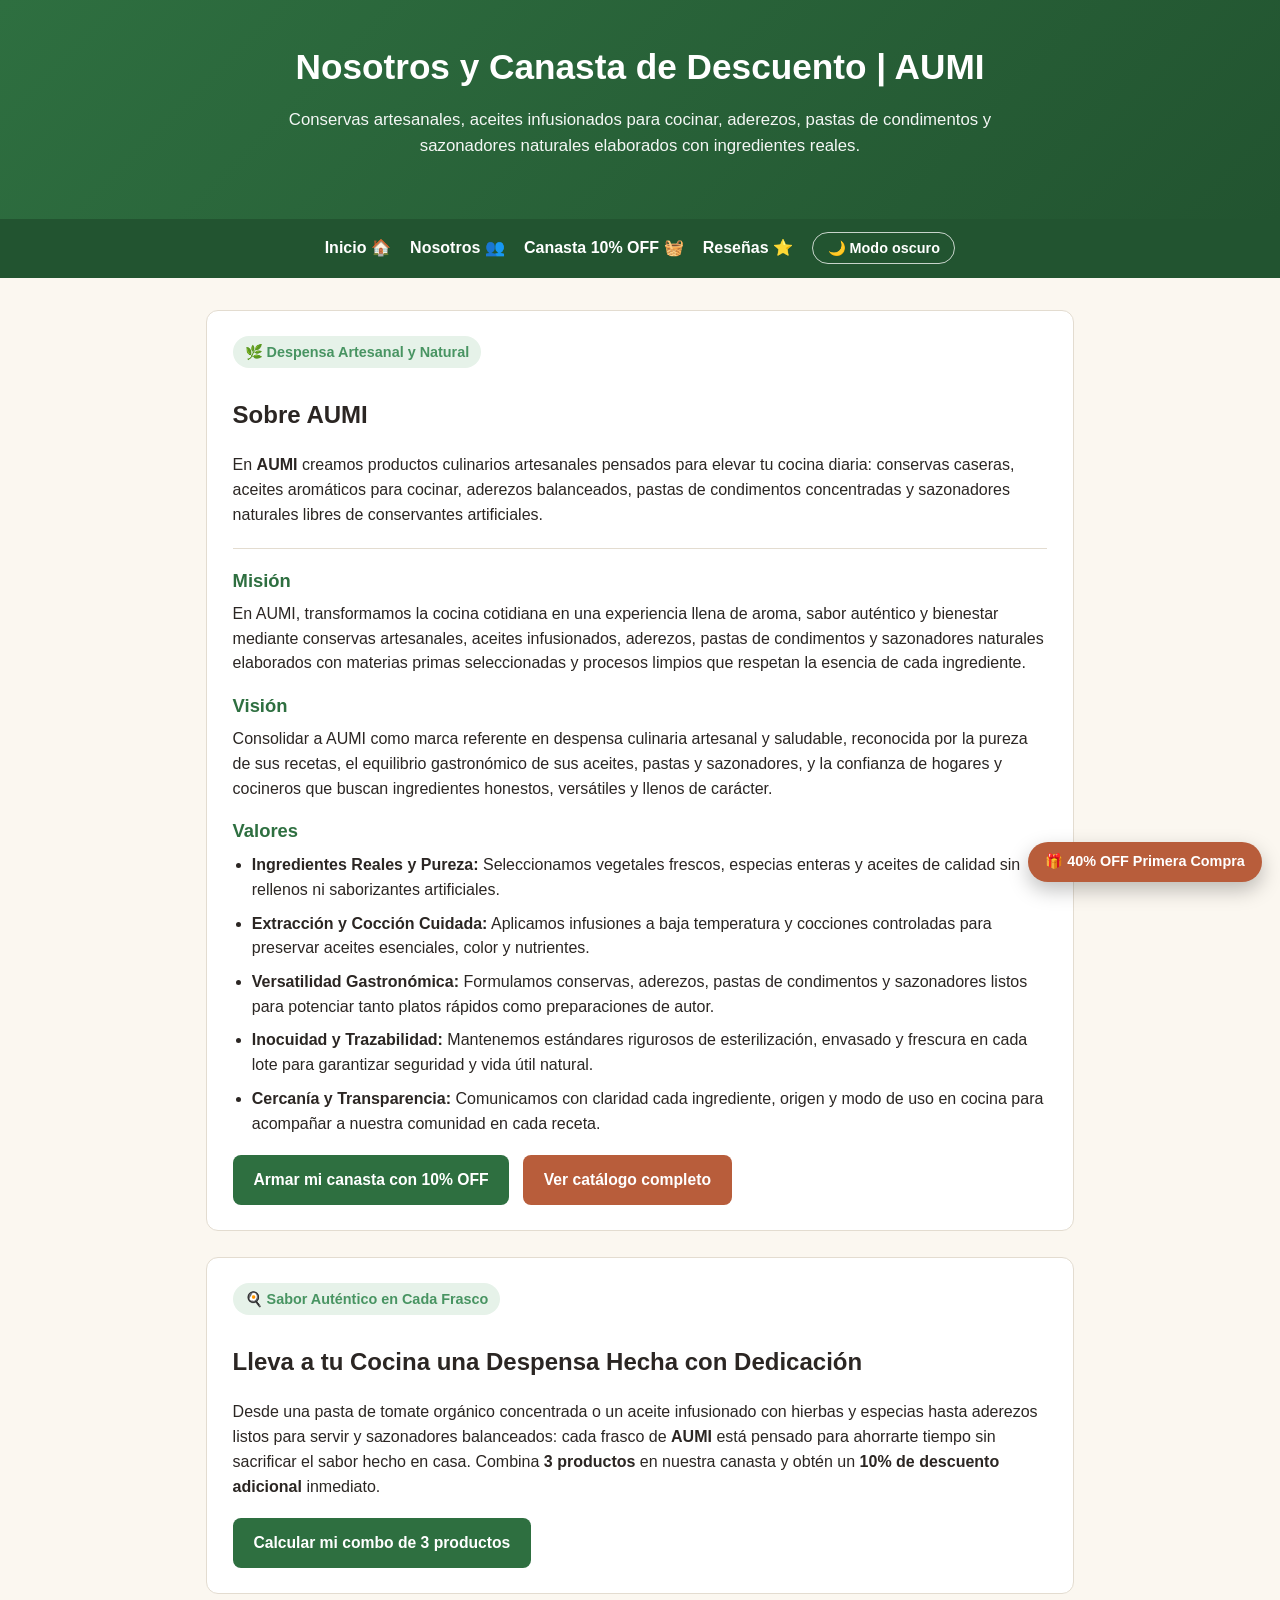
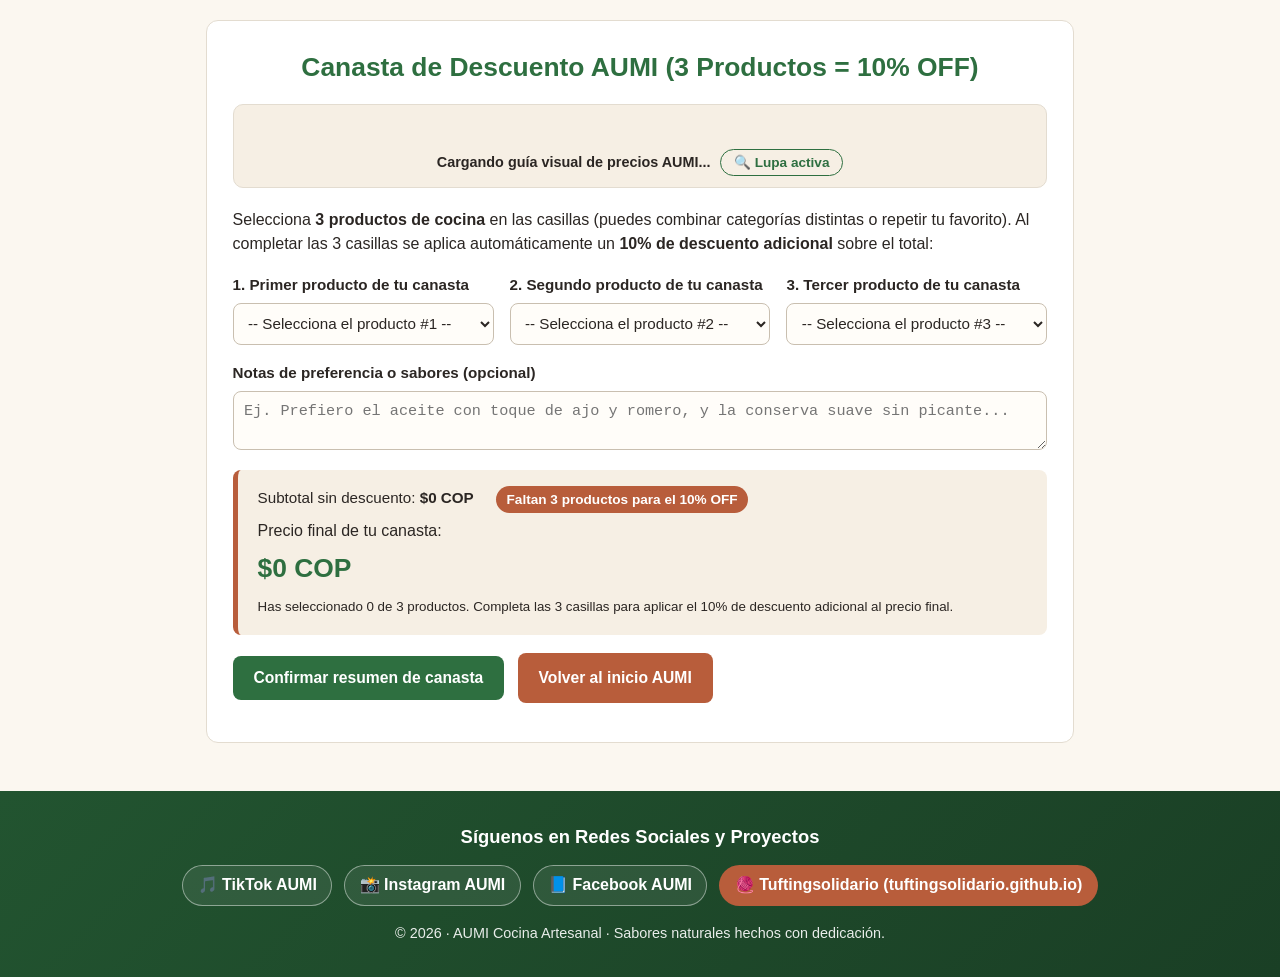
==== nosotros.html @ 785d6558 "Update print statement from 'Hello' to 'Goodbye'" ====
<!DOCTYPE html>
<html lang="es">
<head>
  <meta charset="UTF-8" />
  <meta name="viewport" content="width=device-width, initial-scale=1.0" />
  <title>Nosotros y Canasta de Descuento | AUMI Cocina Artesanal</title>
  <style>
    :root {
      --primary-color: #2e6f40;
      --secondary-color: #489462;
      --accent-warm: #b85d3b;
      --bg-color: #fbf7f0;
      --text-color: #2b2623;
      --nav-bg: #225430;
      --footer-bg: #1a3f25;
      --color-tarjeta: #ffffff;
      --borde-suave: #e3dcd0;
      --fondo-suave: #f6efe4;
      --borde-campo: #c9bfb0;
      --fondo-campo: #fffdf9;
      --badge-fondo: #e6f2e9;
    }

    [data-theme="dark"] {
      --primary-color: #57a773;
      --secondary-color: #79c293;
      --accent-warm: #df7a53;
      --bg-color: #141916;
      --text-color: #f2efe9;
      --nav-bg: #102417;
      --footer-bg: #0c1b11;
      --color-tarjeta: #222722;
      --borde-suave: #384038;
      --fondo-suave: #2b312b;
      --borde-campo: #4a544a;
      --fondo-campo: #1a1e1a;
      --badge-fondo: #243829;
    }

    * {
      box-sizing: border-box;
    }

    body {
      font-family: "Segoe UI", Tahoma, Geneva, Verdana, sans-serif;
      background-color: var(--bg-color);
      color: var(--text-color);
      margin: 0;
      padding: 0;
      line-height: 1.55;
      transition: background-color 0.3s ease, color 0.3s ease;
    }

    header {
      background: linear-gradient(135deg, var(--primary-color), var(--nav-bg));
      color: #ffffff;
      padding: 2.5rem 1rem;
      text-align: center;
    }

    header h1 {
      margin: 0;
      font-size: 2.2rem;
    }

    header p {
      margin: 0.75rem auto 1.25rem;
      max-width: 720px;
      font-size: 1.05rem;
      opacity: 0.95;
    }

    nav {
      display: flex;
      justify-content: center;
      align-items: center;
      gap: 1.2rem;
      background-color: var(--nav-bg);
      padding: 0.85rem 1rem;
      flex-wrap: wrap;
    }

    nav a {
      color: #ffffff;
      text-decoration: none;
      font-weight: bold;
    }

    nav a:hover {
      color: #f3d5c5;
      text-decoration: underline;
    }

    .btn-tema {
      background: transparent;
      border: 1px solid rgba(255, 255, 255, 0.75);
      color: #ffffff;
      padding: 0.4rem 0.9rem;
      border-radius: 999px;
      cursor: pointer;
      font-weight: bold;
      font-size: 0.9rem;
    }

    .btn-tema:hover {
      background-color: #ffffff;
      color: var(--nav-bg);
    }

    main {
      max-width: 900px;
      margin: 2rem auto 3rem;
      padding: 0 1rem;
    }

    .card {
      background-color: var(--color-tarjeta);
      border: 1px solid var(--borde-suave);
      border-radius: 12px;
      padding: 1.6rem;
      margin-bottom: 1.6rem;
    }

    .titulo-cotizador {
      text-align: center;
      color: var(--primary-color);
      margin-top: 0;
      margin-bottom: 1rem;
      font-size: 1.65rem;
    }

    .badge-eco {
      display: inline-block;
      background-color: var(--badge-fondo);
      color: var(--secondary-color);
      padding: 0.3rem 0.75rem;
      border-radius: 999px;
      font-size: 0.9rem;
      font-weight: bold;
      margin-bottom: 0.5rem;
    }

    .mvv-bloque {
      margin-top: 1.25rem;
      padding-top: 1.15rem;
      border-top: 1px solid var(--borde-suave);
    }

    .mvv-bloque h3 {
      margin: 1rem 0 0.4rem;
      color: var(--primary-color);
      font-size: 1.15rem;
    }

    .mvv-bloque h3:first-child {
      margin-top: 0;
    }

    .mvv-bloque p {
      margin: 0 0 0.85rem;
    }

    .valores-lista {
      margin: 0.45rem 0 0;
      padding-left: 1.2rem;
    }

    .valores-lista li {
      margin-bottom: 0.55rem;
    }

    .contenedor-imagen-precios {
      margin: 0.9rem 0 1.25rem;
      border-radius: 10px;
      border: 1px solid var(--borde-suave);
      background-color: var(--fondo-suave);
      text-align: center;
      padding: 0.65rem;
    }

    .marco-lupa {
      position: relative;
      display: inline-block;
      max-width: 100%;
      overflow: hidden;
      border-radius: 8px;
      cursor: crosshair;
      touch-action: none;
    }

    .marco-lupa img {
      display: block;
      max-width: 100%;
      width: auto;
      max-height: 480px;
      height: auto;
      object-fit: contain;
      margin: 0 auto;
      border-radius: 8px;
      user-select: none;
    }

    .lupa-circulo {
      position: absolute;
      width: 165px;
      height: 165px;
      border-radius: 50%;
      border: 3px solid var(--primary-color);
      box-shadow: 0 8px 24px rgba(0, 0, 0, 0.35), inset 0 0 0 2px #ffffff;
      pointer-events: none;
      display: none;
      background-repeat: no-repeat;
      z-index: 10;
    }

    .barra-lupa {
      margin-top: 0.55rem;
      display: flex;
      flex-wrap: wrap;
      align-items: center;
      justify-content: center;
      gap: 0.6rem;
    }

    .btn-lupa {
      background-color: transparent;
      color: var(--primary-color);
      border: 1px solid var(--primary-color);
      border-radius: 999px;
      padding: 0.3rem 0.8rem;
      font-size: 0.85rem;
      font-weight: bold;
      cursor: pointer;
    }

    .btn-lupa.activa,
    .btn-lupa:hover {
      background-color: var(--primary-color);
      color: #ffffff;
    }

    .estado-guia-precios {
      margin: 0;
      font-size: 0.9rem;
      font-weight: 600;
      color: var(--text-color);
    }

    .grid-cotizador {
      display: grid;
      grid-template-columns: repeat(auto-fit, minmax(240px, 1fr));
      gap: 1rem;
      margin-top: 1rem;
    }

    .campo {
      display: flex;
      flex-direction: column;
      gap: 0.4rem;
    }

    label {
      font-weight: bold;
      font-size: 0.95rem;
    }

    select,
    input[type="text"],
    input[type="email"],
    input[type="tel"],
    textarea {
      width: 100%;
      padding: 0.65rem;
      border: 1px solid var(--borde-campo);
      border-radius: 8px;
      font-size: 0.95rem;
      background-color: var(--fondo-campo);
      color: var(--text-color);
    }

    .resultado-box {
      margin-top: 1.25rem;
      padding: 1rem 1.25rem;
      background-color: var(--fondo-suave);
      border-left: 5px solid var(--accent-warm);
      border-radius: 8px;
    }

    .desglose-canasta {
      display: flex;
      flex-wrap: wrap;
      gap: 0.75rem 1.4rem;
      font-size: 0.95rem;
      margin-bottom: 0.35rem;
    }

    .badge-ahorro {
      display: inline-block;
      background-color: var(--primary-color);
      color: #ffffff;
      padding: 0.2rem 0.65rem;
      border-radius: 999px;
      font-size: 0.85rem;
      font-weight: bold;
    }

    .badge-ahorro.pendiente {
      background-color: var(--accent-warm);
    }

    .precio-total {
      font-size: 1.65rem;
      font-weight: bold;
      color: var(--primary-color);
      margin: 0.3rem 0;
    }

    .acciones-form {
      display: flex;
      flex-wrap: wrap;
      gap: 0.85rem;
      margin-top: 1.15rem;
      align-items: center;
    }

    .btn-enviar {
      background-color: var(--primary-color);
      color: #ffffff;
      border: none;
      padding: 0.8rem 1.3rem;
      border-radius: 8px;
      font-size: 0.98rem;
      font-weight: bold;
      cursor: pointer;
      text-decoration: none;
      display: inline-block;
    }

    .btn-enviar:hover:not(:disabled) {
      background-color: var(--nav-bg);
    }

    .btn-enviar:disabled {
      opacity: 0.65;
      cursor: not-allowed;
    }

    .btn-secundario {
      background-color: var(--accent-warm);
      color: #ffffff;
      text-decoration: none;
      padding: 0.8rem 1.3rem;
      border-radius: 8px;
      font-size: 0.98rem;
      font-weight: bold;
      display: inline-block;
    }

    .btn-secundario:hover {
      filter: brightness(0.94);
    }

    .resumen-solicitud {
      margin-top: 0.85rem;
      font-size: 0.94rem;
      color: var(--primary-color);
      font-weight: bold;
    }

    footer {
      background: linear-gradient(135deg, var(--nav-bg), var(--footer-bg));
      color: #ffffff;
      text-align: center;
      padding: 2rem 1rem;
      margin-top: 2rem;
    }

    footer h3 {
      margin: 0 0 0.85rem;
      font-size: 1.15rem;
    }

    .social-links {
      display: flex;
      justify-content: center;
      flex-wrap: wrap;
      gap: 0.75rem;
      margin-bottom: 1rem;
    }

    .social-link {
      color: #ffffff;
      text-decoration: none;
      font-weight: bold;
      padding: 0.45rem 0.9rem;
      border: 1px solid rgba(255, 255, 255, 0.45);
      border-radius: 999px;
      background-color: rgba(255, 255, 255, 0.08);
      transition: background-color 0.2s ease, transform 0.2s ease;
    }

    .social-link:hover {
      background-color: rgba(255, 255, 255, 0.2);
      transform: translateY(-1px);
    }

    .social-link.proyecto-hermano {
      background-color: var(--accent-warm);
      border-color: transparent;
    }

    .social-link.proyecto-hermano:hover {
      filter: brightness(1.08);
    }

    .footer-copy {
      margin: 0;
      font-size: 0.9rem;
      opacity: 0.9;
    }

    /* Ventana flotante de cupón 40% */
    .modal-cupon-backdrop {
      position: fixed;
      inset: 0;
      background: rgba(0, 0, 0, 0.58);
      display: none;
      align-items: center;
      justify-content: center;
      padding: 1rem;
      z-index: 999;
    }

    .modal-cupon-backdrop.abierto {
      display: flex;
    }

    .modal-cupon-caja {
      position: relative;
      width: 100%;
      max-width: 440px;
      background-color: var(--color-tarjeta);
      color: var(--text-color);
      border: 1px solid var(--borde-suave);
      border-radius: 16px;
      padding: 1.6rem;
      box-shadow: 0 20px 45px rgba(0, 0, 0, 0.35);
      animation: aparecerModal 0.22s ease;
    }

    @keyframes aparecerModal {
      from { opacity: 0; transform: translateY(10px) scale(0.98); }
      to { opacity: 1; transform: translateY(0) scale(1); }
    }

    .btn-cerrar-modal {
      position: absolute;
      top: 0.85rem;
      right: 0.85rem;
      background: transparent;
      border: 1px solid var(--borde-suave);
      color: var(--text-color);
      width: 2rem;
      height: 2rem;
      border-radius: 50%;
      font-size: 1rem;
      font-weight: bold;
      cursor: pointer;
    }

    .btn-cerrar-modal:hover {
      background-color: var(--fondo-suave);
    }

    .tag-descuento {
      display: inline-block;
      background-color: var(--accent-warm);
      color: #ffffff;
      font-weight: 800;
      font-size: 0.85rem;
      padding: 0.25rem 0.7rem;
      border-radius: 999px;
      margin-bottom: 0.55rem;
    }

    .modal-cupon-caja h3 {
      margin: 0 0 0.45rem;
      color: var(--primary-color);
      font-size: 1.45rem;
    }

    .modal-cupon-caja p {
      margin: 0 0 1rem;
      font-size: 0.95rem;
    }

    .modal-campos {
      display: flex;
      flex-direction: column;
      gap: 0.75rem;
    }

    .estado-cupon {
      margin-top: 0.75rem;
      font-size: 0.9rem;
      font-weight: 600;
      min-height: 1.2rem;
    }

    .btn-flotante-cupon {
      position: fixed;
      right: 1.15rem;
      bottom: 1.15rem;
      background-color: var(--accent-warm);
      color: #ffffff;
      border: none;
      border-radius: 999px;
      padding: 0.7rem 1.05rem;
      font-weight: bold;
      font-size: 0.9rem;
      cursor: pointer;
      box-shadow: 0 8px 20px rgba(0, 0, 0, 0.25);
      z-index: 900;
    }

    .btn-flotante-cupon:hover {
      filter: brightness(1.06);
    }
  </style>
</head>
<body>
  <header>
    <h1>Nosotros y Canasta de Descuento | AUMI</h1>
    <p>Conservas artesanales, aceites infusionados para cocinar, aderezos, pastas de condimentos y sazonadores naturales elaborados con ingredientes reales.</p>
  </header>

  <nav>
    <a href="https://aumi.github.io/index.html">Inicio 🏠</a>
    <a href="https://aumi.github.io/nosotros.html">Nosotros 👥</a>
    <a href="#canasta-descuento">Canasta 10% OFF 🧺</a>
    <a href="https://aumi.github.io/resenas.html">Reseñas ⭐</a>
    <button type="button" id="btnModoTema" class="btn-tema" aria-label="Alternar entre modo claro y oscuro">
      🌙 Modo oscuro
    </button>
  </nav>

  <main>
    <section class="card">
      <span class="badge-eco">🌿 Despensa Artesanal y Natural</span>
      <h2>Sobre AUMI</h2>
      <p>
        En <strong>AUMI</strong> creamos productos culinarios artesanales pensados para elevar tu cocina diaria: conservas caseras, aceites aromáticos para cocinar, aderezos balanceados, pastas de condimentos concentradas y sazonadores naturales libres de conservantes artificiales.
      </p>

      <div class="mvv-bloque">
        <h3>Misión</h3>
        <p>
          En AUMI, transformamos la cocina cotidiana en una experiencia llena de aroma, sabor auténtico y bienestar mediante conservas artesanales, aceites infusionados, aderezos, pastas de condimentos y sazonadores naturales elaborados con materias primas seleccionadas y procesos limpios que respetan la esencia de cada ingrediente.
        </p>

        <h3>Visión</h3>
        <p>
          Consolidar a AUMI como marca referente en despensa culinaria artesanal y saludable, reconocida por la pureza de sus recetas, el equilibrio gastronómico de sus aceites, pastas y sazonadores, y la confianza de hogares y cocineros que buscan ingredientes honestos, versátiles y llenos de carácter.
        </p>

        <h3>Valores</h3>
        <ul class="valores-lista">
          <li><strong>Ingredientes Reales y Pureza:</strong> Seleccionamos vegetales frescos, especias enteras y aceites de calidad sin rellenos ni saborizantes artificiales.</li>
          <li><strong>Extracción y Cocción Cuidada:</strong> Aplicamos infusiones a baja temperatura y cocciones controladas para preservar aceites esenciales, color y nutrientes.</li>
          <li><strong>Versatilidad Gastronómica:</strong> Formulamos conservas, aderezos, pastas de condimentos y sazonadores listos para potenciar tanto platos rápidos como preparaciones de autor.</li>
          <li><strong>Inocuidad y Trazabilidad:</strong> Mantenemos estándares rigurosos de esterilización, envasado y frescura en cada lote para garantizar seguridad y vida útil natural.</li>
          <li><strong>Cercanía y Transparencia:</strong> Comunicamos con claridad cada ingrediente, origen y modo de uso en cocina para acompañar a nuestra comunidad en cada receta.</li>
        </ul>
      </div>

      <div class="acciones-form">
        <a href="#canasta-descuento" class="btn-enviar">Armar mi canasta con 10% OFF</a>
        <a href="https://aumi.github.io/index.html" class="btn-secundario">Ver catálogo completo</a>
      </div>
    </section>

    <section class="card">
      <span class="badge-eco">🍳 Sabor Auténtico en Cada Frasco</span>
      <h2>Lleva a tu Cocina una Despensa Hecha con Dedicación</h2>
      <p>
        Desde una pasta de tomate orgánico concentrada o un aceite infusionado con hierbas y especias hasta aderezos listos para servir y sazonadores balanceados: cada frasco de <strong>AUMI</strong> está pensado para ahorrarte tiempo sin sacrificar el sabor hecho en casa. Combina <strong>3 productos</strong> en nuestra canasta y obtén un <strong>10% de descuento adicional</strong> inmediato.
      </p>
      <div class="acciones-form">
        <a href="#canasta-descuento" class="btn-enviar">Calcular mi combo de 3 productos</a>
      </div>
    </section>

    <section id="canasta-descuento" class="card">
      <h2 class="titulo-cotizador">Canasta de Descuento AUMI (3 Productos = 10% OFF)</h2>

      <div id="cajaImagenPrecios" class="contenedor-imagen-precios">
        <div id="marcoLupaPrecios" class="marco-lupa">
          <img
            id="imgGuiaPrecios"
            src=""
            alt="Guía visual de precios de productos AUMI"
            style="display:none;"
          />
          <div id="lupaPrecios" class="lupa-circulo" aria-hidden="true"></div>
        </div>
        <div class="barra-lupa">
          <p id="estadoGuiaPrecios" class="estado-guia-precios">Cargando guía visual de precios AUMI...</p>
          <button type="button" id="btnToggleLupa" class="btn-lupa">🔍 Lupa activa</button>
        </div>
      </div>

      <p>
        Selecciona <strong>3 productos de cocina</strong> en las casillas (puedes combinar categorías distintas o repetir tu favorito). Al completar las 3 casillas se aplica automáticamente un <strong>10% de descuento adicional</strong> sobre el total:
      </p>

      <form id="formCanasta">
        <div class="grid-cotizador">
          <div class="campo">
            <label for="producto1">1. Primer producto de tu canasta</label>
            <select id="producto1" class="canasta-select"></select>
          </div>
          <div class="campo">
            <label for="producto2">2. Segundo producto de tu canasta</label>
            <select id="producto2" class="canasta-select"></select>
          </div>
          <div class="campo">
            <label for="producto3">3. Tercer producto de tu canasta</label>
            <select id="producto3" class="canasta-select"></select>
          </div>
        </div>

        <div class="campo" style="margin-top: 1rem;">
          <label for="notasPedido">Notas de preferencia o sabores (opcional)</label>
          <textarea
            id="notasPedido"
            rows="2"
            placeholder="Ej. Prefiero el aceite con toque de ajo y romero, y la conserva suave sin picante..."
          ></textarea>
        </div>

        <div class="resultado-box">
          <div class="desglose-canasta">
            <span>Subtotal sin descuento: <strong id="subtotalCanasta">$0 COP</strong></span>
            <span id="badgeDescuento" class="badge-ahorro pendiente">Selecciona 3 productos para activar 10% OFF</span>
          </div>
          <div>Precio final de tu canasta:</div>
          <div id="precioFinalCanasta" class="precio-total">$0 COP</div>
          <small id="detalleAhorro">
            Elige un producto en cada una de las 3 casillas para calcular el total y descontar automáticamente el 10% adicional.
          </small>
        </div>

        <div class="acciones-form">
          <button type="submit" class="btn-enviar">Confirmar resumen de canasta</button>
          <a href="https://aumi.github.io/index.html" class="btn-secundario">Volver al inicio AUMI</a>
        </div>

        <div id="resumenConfirmado" class="resumen-solicitud"></div>
      </form>
    </section>
  </main>

  <footer>
    <h3>Síguenos en Redes Sociales y Proyectos</h3>
    <div class="social-links">
      <a href="https://www.tiktok.com/@aumi" target="_blank" rel="noopener noreferrer" class="social-link">
        🎵 TikTok AUMI
      </a>
      <a href="https://www.instagram.com/aumi" target="_blank" rel="noopener noreferrer" class="social-link">
        📸 Instagram AUMI
      </a>
      <a href="https://www.facebook.com/aumi" target="_blank" rel="noopener noreferrer" class="social-link">
        📘 Facebook AUMI
      </a>
      <a href="https://tuftingsolidario.github.io/" target="_blank" rel="noopener noreferrer" class="social-link proyecto-hermano">
        🧶 Tuftingsolidario (tuftingsolidario.github.io)
      </a>
    </div>
    <p class="footer-copy">
      &copy; 2026 · AUMI Cocina Artesanal · Sabores naturales hechos con dedicación.
    </p>
  </footer>

  <!-- Ventana flotante de cupón 40% por primera compra -->
  <div id="modalCupon" class="modal-cupon-backdrop" role="dialog" aria-modal="true" aria-labelledby="tituloModalCupon">
    <div class="modal-cupon-caja">
      <button type="button" id="btnCerrarCupon" class="btn-cerrar-modal" aria-label="Cerrar ventana de cupón">✕</button>
      <span class="tag-descuento">🎁 40% DE DESCUENTO · PRIMERA COMPRA</span>
      <h3 id="tituloModalCupon">¡Llévate un 40% OFF en tu primer pedido AUMI!</h3>
      <p>
        Déjanos tu correo o teléfono y te enviaremos tu cupón del 40% por primera compra para nuestras conservas, aceites y sazonadores artesanales.
      </p>
      <form id="formCupon" class="modal-campos">
        <div class="campo">
          <label for="correoCupon">Correo electrónico</label>
          <input type="email" id="correoCupon" placeholder="tucorreo@ejemplo.com" />
        </div>
        <div class="campo">
          <label for="telefonoCupon">Teléfono o WhatsApp</label>
          <input type="tel" id="telefonoCupon" placeholder="Ej. +57 300 000 0000" />
        </div>
        <button type="submit" id="btnEnviarCupon" class="btn-enviar">Quiero mi cupón del 40%</button>
      </form>
      <div id="estadoCupon" class="estado-cupon"></div>
    </div>
  </div>

  <button type="button" id="btnAbrirCupon" class="btn-flotante-cupon">🎁 40% OFF Primera Compra</button>

  <script>
    (() => {
      // 1. Tema claro / oscuro
      const CLAVE_TEMA = "aumi_theme";
      const rootEl = document.documentElement;
      const btnTema = document.getElementById("btnModoTema");

      const aplicarTema = (tema) => {
        const esOscuro = tema === "dark";
        if (esOscuro) rootEl.setAttribute("data-theme", "dark");
        else rootEl.removeAttribute("data-theme");
        if (btnTema) {
          btnTema.setAttribute("aria-pressed", String(esOscuro));
          btnTema.textContent = esOscuro ? "☀️ Modo claro" : "🌙 Modo oscuro";
        }
      };

      const guardado = localStorage.getItem(CLAVE_TEMA);
      const inicial = (guardado === "dark" || guardado === "oscuro")
        ? "dark"
        : (guardado === "claro" || guardado === "light")
          ? "light"
          : (window.matchMedia?.("(prefers-color-scheme: dark)").matches ? "dark" : "light");
      aplicarTema(inicial);

      btnTema?.addEventListener("click", () => {
        const siguiente = rootEl.getAttribute("data-theme") === "dark" ? "light" : "dark";
        localStorage.setItem(CLAVE_TEMA, siguiente);
        aplicarTema(siguiente);
      });

      // 2. Catálogo de productos AUMI para las 3 casillas de la canasta
      const CATALOGO_AUMI = [
        {
          grupo: "Conservas Artesanales",
          items: [
            { nombre: "Conserva de vegetales encurtidos en especias (250 g)", precio: 18000 },
            { nombre: "Conserva de antipasto artesanal de berenjena y pimentón (250 g)", precio: 22000 },
            { nombre: "Conserva de cebolla caramelizada al balsámico (220 g)", precio: 19500 },
            { nombre: "Conserva de ají dulce y ajo confitado (200 g)", precio: 17500 }
          ]
        },
        {
          grupo: "Aceites para Cocinar",
          items: [
            { nombre: "Aceite infusionado con ajo rostizado y romero (250 ml)", precio: 24000 },
            { nombre: "Aceite aromático de albahaca y orégano fresco (250 ml)", precio: 23000 },
            { nombre: "Aceite picante suave de cayena y pimienta negra (250 ml)", precio: 25000 },
            { nombre: "Aceite culinario multiusos de finas hierbas (500 ml)", precio: 38000 }
          ]
        },
        {
          grupo: "Aderezos",
          items: [
            { nombre: "Aderezo cremoso de ajo asado y hierbas (240 g)", precio: 16500 },
            { nombre: "Aderezo vinagreta cítrica con mostaza antigua (250 ml)", precio: 17000 },
            { nombre: "Aderezo ahumado para carnes y vegetales (240 g)", precio: 18500 }
          ]
        },
        {
          grupo: "Pastas de Condimentos",
          items: [
            { nombre: "Pasta de tomate orgánico concentrada artesanal (250 g)", precio: 16000 },
            { nombre: "Pasta de ajo, cebolla larga y cilantro para sofritos (220 g)", precio: 15000 },
            { nombre: "Pasta de pimentón asado y especias mediterráneas (220 g)", precio: 17500 }
          ]
        },
        {
          grupo: "Sazonadores y Otros Productos",
          items: [
            { nombre: "Sazonador completo natural sin sal añadida (120 g)", precio: 14000 },
            { nombre: "Sazonador parrillero de especias tostadas (120 g)", precio: 15500 },
            { nombre: "Sal marina condimentada con hierbas aromáticas (150 g)", precio: 13500 },
            { nombre: "Reducción balsámica artesanal para glasear (200 ml)", precio: 21000 }
          ]
        }
      ];

      const formatearCOP = (valor) => "$" + Math.round(Number(valor)).toLocaleString("es-CO") + " COP";
      const selectsCanasta = [
        document.getElementById("producto1"),
        document.getElementById("producto2"),
        document.getElementById("producto3")
      ].filter(Boolean);

      // Poblar las 3 casillas con todo el catálogo
      selectsCanasta.forEach((select, idx) => {
        const optVacia = document.createElement("option");
        optVacia.value = "0";
        optVacia.textContent = `-- Selecciona el producto #${idx + 1} --`;
        select.appendChild(optVacia);

        CATALOGO_AUMI.forEach((categoria) => {
          const optgroup = document.createElement("optgroup");
          optgroup.label = categoria.grupo;
          categoria.items.forEach((prod) => {
            const opt = document.createElement("option");
            opt.value = String(prod.precio);
            opt.dataset.nombre = prod.nombre;
            opt.textContent = `${prod.nombre} (${formatearCOP(prod.precio)})`;
            optgroup.appendChild(opt);
          });
          select.appendChild(optgroup);
        });
      });

      const subtotalEl = document.getElementById("subtotalCanasta");
      const precioFinalEl = document.getElementById("precioFinalCanasta");
      const badgeDescuentoEl = document.getElementById("badgeDescuento");
      const detalleAhorroEl = document.getElementById("detalleAhorro");
      const formCanasta = document.getElementById("formCanasta");
      const notasPedido = document.getElementById("notasPedido");
      const resumenConfirmado = document.getElementById("resumenConfirmado");

      const calcularCanasta = () => {
        let subtotal = 0;
        let seleccionados = 0;
        const nombres = [];

        selectsCanasta.forEach((select) => {
          const precio = parseInt(select.value, 10) || 0;
          if (precio > 0) {
            subtotal += precio;
            seleccionados += 1;
            const opt = select.selectedOptions?.[0];
            nombres.push(`${opt?.dataset?.nombre || opt?.text || ""} (${formatearCOP(precio)})`);
          }
        });

        const aplicaDescuento = seleccionados === 3;
        const descuento = aplicaDescuento ? Math.round(subtotal * 0.10) : 0;
        const totalFinal = subtotal - descuento;

        if (subtotalEl) subtotalEl.textContent = formatearCOP(subtotal);
        if (precioFinalEl) precioFinalEl.textContent = formatearCOP(totalFinal);

        if (badgeDescuentoEl) {
          if (aplicaDescuento) {
            badgeDescuentoEl.classList.remove("pendiente");
            badgeDescuentoEl.textContent = `¡10% OFF activado! Ahorras ${formatearCOP(descuento)}`;
          } else {
            const faltan = 3 - seleccionados;
            badgeDescuentoEl.classList.add("pendiente");
            badgeDescuentoEl.textContent = `Falta${faltan === 1 ? "" : "n"} ${faltan} producto${faltan === 1 ? "" : "s"} para el 10% OFF`;
          }
        }

        if (detalleAhorroEl) {
          detalleAhorroEl.textContent = aplicaDescuento
            ? `Canasta completa (3 productos): Subtotal ${formatearCOP(subtotal)} − 10% de descuento (${formatearCOP(descuento)}) = ${formatearCOP(totalFinal)}.`
            : `Has seleccionado ${seleccionados} de 3 productos. Completa las 3 casillas para aplicar el 10% de descuento adicional al precio final.`;
        }

        return { subtotal, descuento, totalFinal, seleccionados, nombres, aplicaDescuento };
      };

      const generarResumenCanasta = (datos) => {
        if (datos.seleccionados === 0) {
          return "Selecciona al menos un producto (o los 3 para activar tu 10% de descuento) antes de confirmar.";
        }
        const nota = notasPedido?.value.trim() ? ` · Notas: "${notasPedido.value.trim()}"` : "";
        const textoDesc = datos.aplicaDescuento
          ? `con 10% OFF aplicado (ahorro de ${formatearCOP(datos.descuento)})`
          : `(${datos.seleccionados}/3 productos seleccionados, sin el 10% adicional aún)`;
        return `Canasta AUMI ${textoDesc} — Total: ${formatearCOP(datos.totalFinal)} · Productos: ${datos.nombres.join(" + ")}${nota}.`;
      };

      selectsCanasta.forEach((select) => {
        select.addEventListener("change", () => {
          const datos = calcularCanasta();
          if (resumenConfirmado?.textContent) {
            resumenConfirmado.textContent = generarResumenCanasta(datos);
          }
        });
      });

      formCanasta?.addEventListener("submit", (e) => {
        e.preventDefault();
        const datos = calcularCanasta();
        if (resumenConfirmado) {
          resumenConfirmado.textContent = generarResumenCanasta(datos);
        }
      });

      calcularCanasta();

      // 3. Lupa sobre la guía visual de precios
      const marcoLupa = document.getElementById("marcoLupaPrecios");
      const imgGuia = document.getElementById("imgGuiaPrecios");
      const lupa = document.getElementById("lupaPrecios");
      const btnToggleLupa = document.getElementById("btnToggleLupa");
      const ZOOM = 2.2;
      let lupaHabilitada = true;

      btnToggleLupa?.addEventListener("click", () => {
        lupaHabilitada = !lupaHabilitada;
        btnToggleLupa.classList.toggle("activa", lupaHabilitada);
        btnToggleLupa.textContent = lupaHabilitada ? "🔍 Lupa activa" : "🔍 Activar lupa";
        if (!lupaHabilitada && lupa) lupa.style.display = "none";
      });

      const moverLupa = (clientX, clientY) => {
        if (!lupaHabilitada || !imgGuia || !lupa || imgGuia.style.display === "none") return;
        const rect = imgGuia.getBoundingClientRect();
        if (!rect.width || !rect.height) return;

        const x = clientX - rect.left;
        const y = clientY - rect.top;

        if (x < 0 || y < 0 || x > rect.width || y > rect.height) {
          lupa.style.display = "none";
          return;
        }

        const radio = lupa.offsetWidth / 2;
        lupa.style.display = "block";
        lupa.style.left = `${x - radio}px`;
        lupa.style.top = `${y - radio}px`;
        lupa.style.backgroundImage = `url("${imgGuia.currentSrc || imgGuia.src}")`;
        lupa.style.backgroundSize = `${rect.width * ZOOM}px ${rect.height * ZOOM}px`;
        const bgX = -(x * ZOOM - radio);
        const bgY = -(y * ZOOM - radio);
        lupa.style.backgroundPosition = `${bgX}px ${bgY}px`;
      };

      marcoLupa?.addEventListener("mousemove", (e) => moverLupa(e.clientX, e.clientY));
      marcoLupa?.addEventListener("mouseleave", () => {
        if (lupa) lupa.style.display = "none";
      });
      marcoLupa?.addEventListener("touchmove", (e) => {
        if (e.touches[0]) {
          moverLupa(e.touches[0].clientX, e.touches[0].clientY);
        }
      }, { passive: true });
      marcoLupa?.addEventListener("touchend", () => {
        if (lupa) lupa.style.display = "none";
      });

      // 4. Ventana flotante del cupón 40%
      const modalCupon = document.getElementById("modalCupon");
      const btnAbrirCupon = document.getElementById("btnAbrirCupon");
      const btnCerrarCupon = document.getElementById("btnCerrarCupon");

      const abrirModal = () => modalCupon?.classList.add("abierto");
      const cerrarModal = () => modalCupon?.classList.remove("abierto");

      btnAbrirCupon?.addEventListener("click", abrirModal);
      btnCerrarCupon?.addEventListener("click", cerrarModal);
      modalCupon?.addEventListener("click", (e) => {
        if (e.target === modalCupon) cerrarModal();
      });

      if (!sessionStorage.getItem("aumi_cupon_mostrado")) {
        setTimeout(() => {
          abrirModal();
          sessionStorage.setItem("aumi_cupon_mostrado", "1");
        }, 1800);
      }
    })();
  </script>

  <script type="module">
    import { initializeApp } from "https://www.gstatic.com/firebasejs/10.14.1/firebase-app.js";
    import {
      getFirestore,
      doc,
      getDoc,
      setDoc,
      serverTimestamp
    } from "https://www.gstatic.com/firebasejs/10.14.1/firebase-firestore.js";

    // Reemplaza estos valores por la configuración de tu proyecto Firebase de AUMI si usas su propio proyecto
    const firebaseConfig = {
      apiKey: "AIzaSyDt8rNOONVBbJUIXT0MYHAHm6bbV9sZ1mk",
      authDomain: "ecolegado-21e65.firebaseapp.com",
      databaseURL: "https://ecolegado-21e65-default-rtdb.firebaseio.com",
      projectId: "ecolegado-21e65",
      storageBucket: "ecolegado-21e65.firebasestorage.app",
      messagingSenderId: "678783567354",
      appId: "1:678783567354:web:657139d7917401b745d043",
      measurementId: "G-MJ78QZDTHJ"
    };

    const app = initializeApp(firebaseConfig);
    const db = getFirestore(app);
    const STORAGE_BUCKET_URL = `https://firebasestorage.googleapis.com/v0/b/${firebaseConfig.storageBucket}/o/`;

    const imgGuia = document.getElementById("imgGuiaPrecios");
    const estadoGuia = document.getElementById("estadoGuiaPrecios");

    function normalizarUrlImagen(urlOriginal) {
      if (!urlOriginal || typeof urlOriginal !== "string") return "";
      const urlLimpia = urlOriginal.trim();
      if (!urlLimpia) return "";

      if (/^https?:\/\//i.test(urlLimpia)) {
        const matchId =
          urlLimpia.match(/drive\.google\.com\/file\/d\/([a-zA-Z0-9_-]+)/) ||
          urlLimpia.match(/drive\.google\.com\/(?:open|uc)\?.*id=([a-zA-Z0-9_-]+)/) ||
          urlLimpia.match(/lh3\.googleusercontent\.com\/d\/([a-zA-Z0-9_-]+)/);
        if (matchId?.[1]) {
          return `https://lh3.googleusercontent.com/d/${matchId[1]}`;
        }
        return urlLimpia;
      }

      const rutaSinSlash = urlLimpia.replace(/^\/+/, "");
      return `${STORAGE_BUCKET_URL}${encodeURIComponent(rutaSinSlash)}?alt=media`;
    }

    async function cargarImagenPreciosFirebase() {
      if (!imgGuia || !estadoGuia) return;

      try {
        const snapMayus = await getDoc(doc(db, "configuracion", "Precios"));
        const snapMinus = snapMayus.exists() ? null : await getDoc(doc(db, "configuracion", "precios"));
        const datos = snapMayus.exists() ? snapMayus.data() : (snapMinus?.exists() ? snapMinus.data() : null);

        if (!datos) {
          imgGuia.style.display = "none";
          estadoGuia.textContent = "Guía visual disponible pronto (configura configuracion/Precios en Firestore).";
          return;
        }

        const urlCruda =
          datos.Precios || datos.precios || datos.imagenUrl || datos.url || datos.imagen || datos.foto || datos.storagePath || "";
        const urlFinal = normalizarUrlImagen(urlCruda);

        if (!urlFinal) {
          imgGuia.style.display = "none";
          estadoGuia.textContent = "El documento configuracion/Precios aún no tiene una URL válida.";
          return;
        }

        if (datos.alt) imgGuia.alt = datos.alt;

        imgGuia.onload = () => {
          imgGuia.style.display = "block";
          estadoGuia.textContent = datos.titulo || datos.descripcion || "Guía visual de precios AUMI";
        };

        imgGuia.onerror = () => {
          imgGuia.style.display = "none";
          estadoGuia.textContent =
            "No se pudo mostrar la imagen (verifica que sea pública o esté en Firebase Storage).";
        };

        imgGuia.src = urlFinal;
      } catch (error) {
        console.error("Error al cargar configuracion/Precios:", error);
        imgGuia.style.display = "none";
        estadoGuia.textContent = "Error al consultar configuracion/Precios en Firestore.";
      }
    }

    cargarImagenPreciosFirebase();

    // Un solo envío de cupón por IP
    const CLAVE_LOCAL_CUPON = "aumi_cupon_reclamado";
    const formCupon = document.getElementById("formCupon");
    const correoCupon = document.getElementById("correoCupon");
    const telefonoCupon = document.getElementById("telefonoCupon");
    const estadoCupon = document.getElementById("estadoCupon");
    const btnEnviarCupon = document.getElementById("btnEnviarCupon");

    function marcarCuponYaReclamado(mensaje) {
      if (correoCupon) correoCupon.disabled = true;
      if (telefonoCupon) telefonoCupon.disabled = true;
      if (btnEnviarCupon) {
        btnEnviarCupon.disabled = true;
        btnEnviarCupon.textContent = "Cupón ya solicitado";
      }
      if (estadoCupon) {
        estadoCupon.style.color = "var(--primary-color)";
        estadoCupon.textContent = mensaje;
      }
    }

    if (localStorage.getItem(CLAVE_LOCAL_CUPON) === "1") {
      marcarCuponYaReclamado("Ya solicitaste tu cupón del 40% desde este dispositivo o red.");
    }

    async function obtenerIpPublica() {
      const resp = await fetch("https://api.ipify.org?format=json", { cache: "no-store" });
      if (!resp.ok) throw new Error("No se pudo obtener la IP");
      const data = await resp.json();
      const ipCruda = String(data.ip || "").trim();
      if (!ipCruda) throw new Error("IP vacía");
      return {
        ipCruda,
        ipDocId: ipCruda.replace(/[^a-zA-Z0-9]/g, "_")
      };
    }

    formCupon?.addEventListener("submit", async (e) => {
      e.preventDefault();

      if (localStorage.getItem(CLAVE_LOCAL_CUPON) === "1") {
        marcarCuponYaReclamado("Solo se permite una solicitud de cupón del 40% por dirección IP.");
        return;
      }

      const correo = correoCupon?.value.trim() || "";
      const telefono = telefonoCupon?.value.trim() || "";

      if (!correo && !telefono) {
        if (estadoCupon) {
          estadoCupon.style.color = "var(--accent-warm)";
          estadoCupon.textContent = "Ingresa al menos tu correo electrónico o tu teléfono para recibir el cupón.";
        }
        return;
      }

      const canalEnvio = correo && telefono ? "correo_y_telefono" : (correo ? "correo" : "telefono");

      if (btnEnviarCupon) btnEnviarCupon.disabled = true;
      if (estadoCupon) {
        estadoCupon.style.color = "var(--text-color)";
        estadoCupon.textContent = "Verificando disponibilidad y registrando tu cupón...";
      }

      try {
        const { ipCruda, ipDocId } = await obtenerIpPublica();

        await setDoc(doc(db, "solicitudes_cupones", ipDocId), {
          ip: ipCruda,
          correo,
          telefono,
          canalEnvio,
          descuentoPorcentaje: 40,
          motivo: "primera_compra",
          marca: "AUMI",
          origen: "nosotros.html",
          creadoEn: serverTimestamp()
        });

        localStorage.setItem(CLAVE_LOCAL_CUPON, "1");
        formCupon.reset();
        marcarCuponYaReclamado(
          "¡Listo! Registramos tu solicitud del 40% de descuento por primera compra (1 por IP) y te lo enviaremos pronto."
        );
      } catch (error) {
        console.error("Error al guardar en solicitudes_cupones:", error);
        if (error?.code === "permission-denied") {
          localStorage.setItem(CLAVE_LOCAL_CUPON, "1");
          marcarCuponYaReclamado("Ya existe una solicitud de cupón del 40% registrada desde tu dirección IP.");
        } else {
          if (btnEnviarCupon) btnEnviarCupon.disabled = false;
          if (estadoCupon) {
            estadoCupon.style.color = "var(--accent-warm)";
            estadoCupon.textContent =
              "No se pudo verificar tu red o guardar la solicitud. Intenta nuevamente en unos segundos.";
          }
        }
      }
    });
  </script>
</body>
</html>
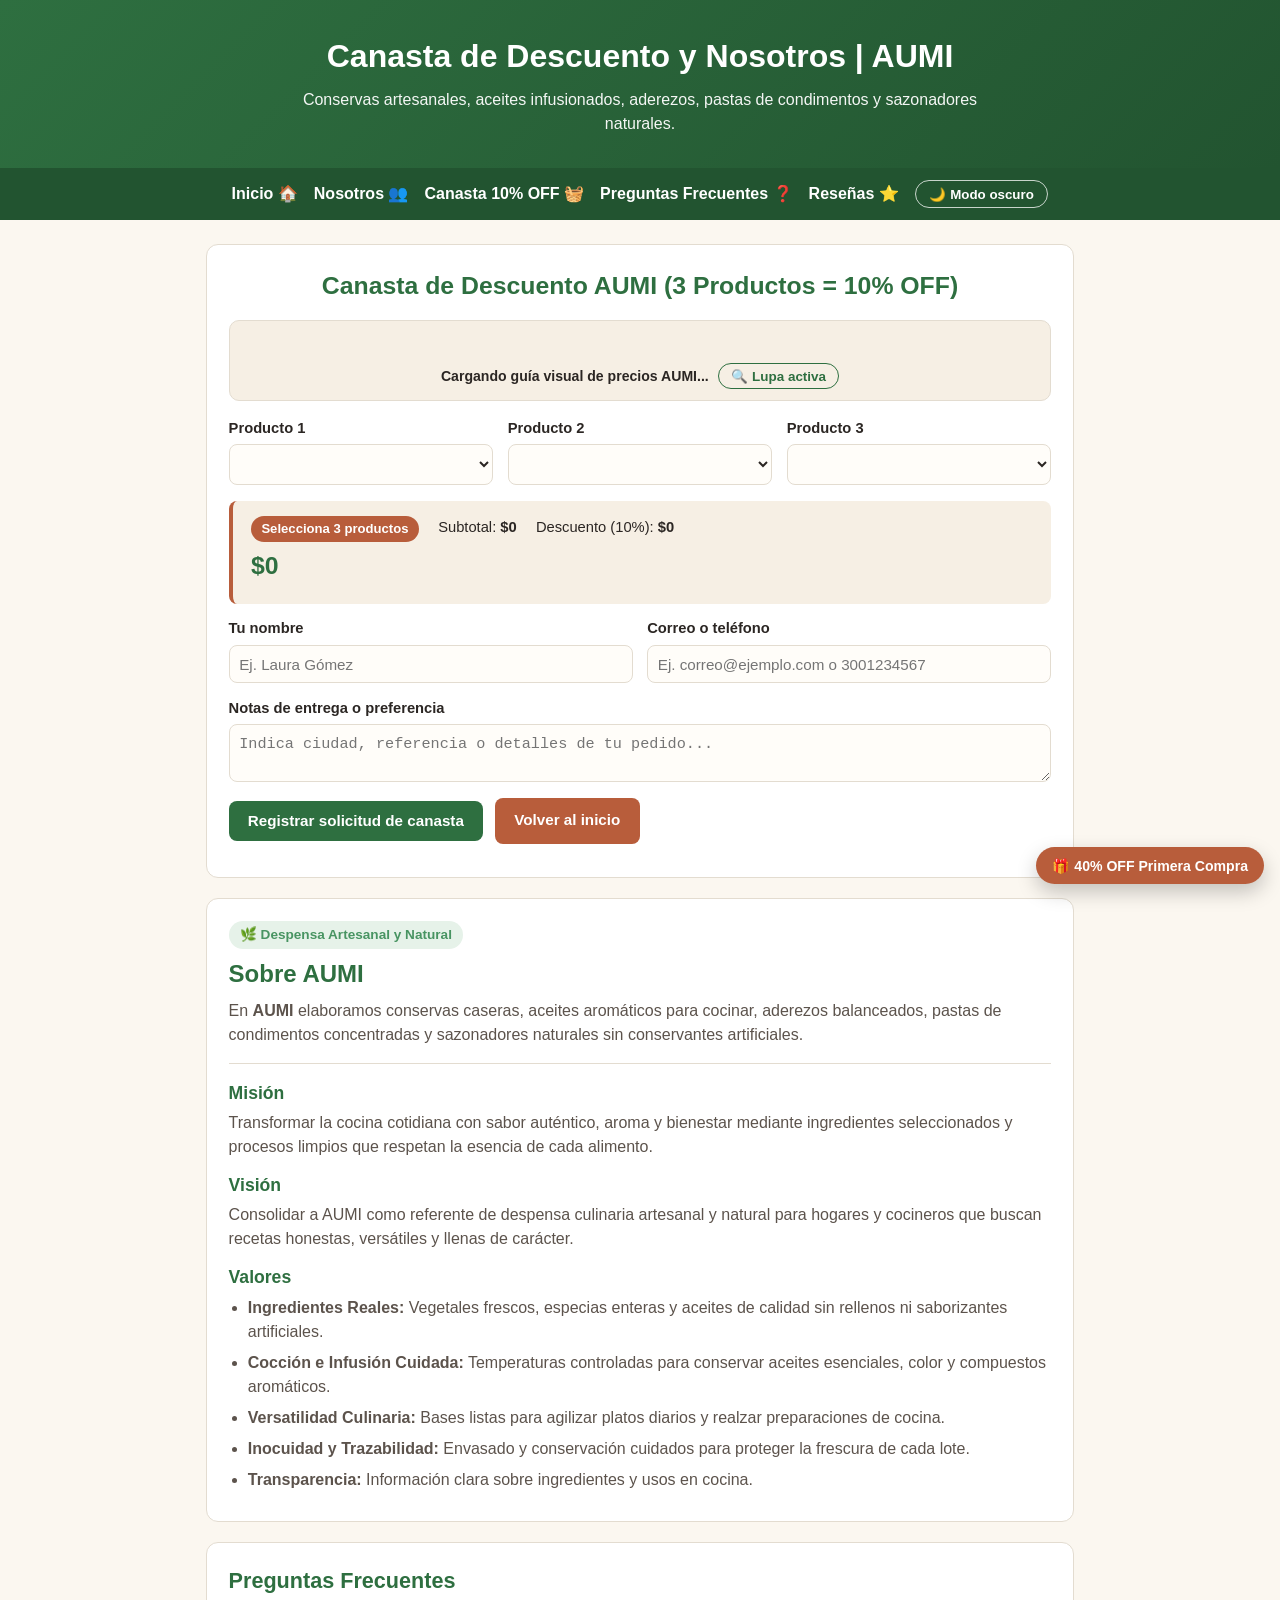
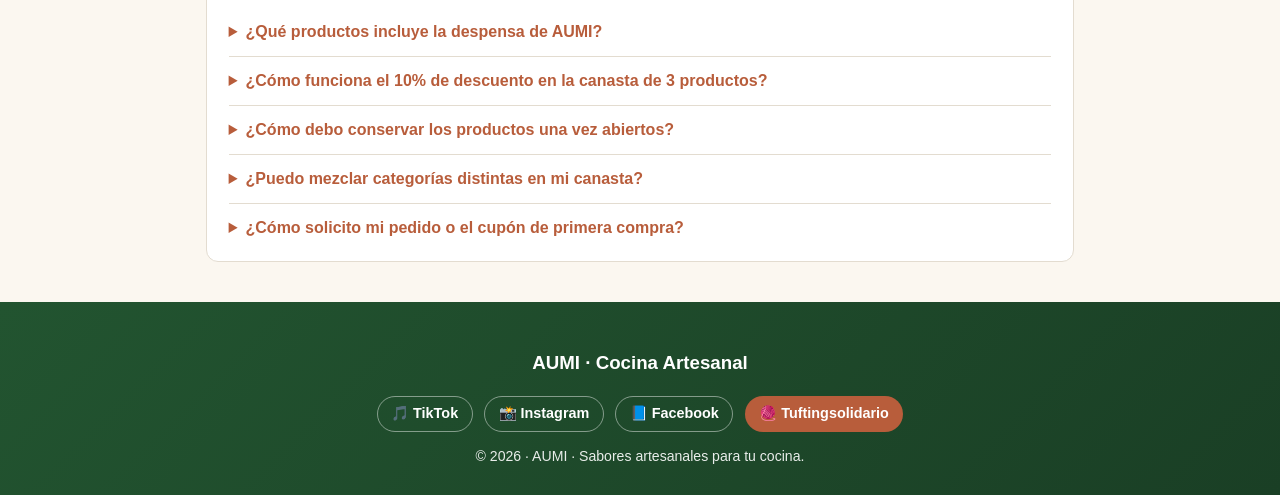
==== commit 863f2952: "Update nosotros.html" ====
--- a/nosotros.html
+++ b/nosotros.html
@@ -3,181 +3,103 @@
 <head>
   <meta charset="UTF-8" />
   <meta name="viewport" content="width=device-width, initial-scale=1.0" />
-  <title>Nosotros y Canasta de Descuento | AUMI Cocina Artesanal</title>
+  <title>Nosotros y Canasta de Descuento | AUMI</title>
   <style>
     :root {
-      --primary-color: #2e6f40;
-      --secondary-color: #489462;
-      --accent-warm: #b85d3b;
-      --bg-color: #fbf7f0;
-      --text-color: #2b2623;
-      --nav-bg: #225430;
-      --footer-bg: #1a3f25;
-      --color-tarjeta: #ffffff;
-      --borde-suave: #e3dcd0;
-      --fondo-suave: #f6efe4;
-      --borde-campo: #c9bfb0;
-      --fondo-campo: #fffdf9;
-      --badge-fondo: #e6f2e9;
-    }
-
+      --primary: #2e6f40;
+      --secondary: #489462;
+      --accent: #b85d3b;
+      --bg: #fbf7f0;
+      --card: #ffffff;
+      --soft: #f6efe4;
+      --input: #fffdf9;
+      --text: #2b2623;
+      --muted: #5c534c;
+      --border: #e3dcd0;
+      --nav: #225430;
+      --footer: #1a3f25;
+      --badge: #e6f2e9;
+    }
     [data-theme="dark"] {
-      --primary-color: #57a773;
-      --secondary-color: #79c293;
-      --accent-warm: #df7a53;
-      --bg-color: #141916;
-      --text-color: #f2efe9;
-      --nav-bg: #102417;
-      --footer-bg: #0c1b11;
-      --color-tarjeta: #222722;
-      --borde-suave: #384038;
-      --fondo-suave: #2b312b;
-      --borde-campo: #4a544a;
-      --fondo-campo: #1a1e1a;
-      --badge-fondo: #243829;
-    }
-
-    * {
-      box-sizing: border-box;
-    }
-
+      --primary: #57a773;
+      --secondary: #79c293;
+      --accent: #df7a53;
+      --bg: #141916;
+      --card: #222722;
+      --soft: #2b312b;
+      --input: #1a1e1a;
+      --text: #f2efe9;
+      --muted: #c8c0b6;
+      --border: #384038;
+      --nav: #102417;
+      --footer: #0c1b11;
+      --badge: #243829;
+    }
+    * { box-sizing: border-box; }
     body {
+      margin: 0;
       font-family: "Segoe UI", Tahoma, Geneva, Verdana, sans-serif;
-      background-color: var(--bg-color);
-      color: var(--text-color);
-      margin: 0;
-      padding: 0;
-      line-height: 1.55;
-      transition: background-color 0.3s ease, color 0.3s ease;
-    }
-
+      background: var(--bg);
+      color: var(--text);
+      line-height: 1.5;
+      transition: background-color 0.25s ease, color 0.25s ease;
+    }
     header {
-      background: linear-gradient(135deg, var(--primary-color), var(--nav-bg));
-      color: #ffffff;
-      padding: 2.5rem 1rem;
+      background: linear-gradient(135deg, var(--primary), var(--nav));
+      color: #fff;
       text-align: center;
-    }
-
-    header h1 {
-      margin: 0;
-      font-size: 2.2rem;
-    }
-
-    header p {
-      margin: 0.75rem auto 1.25rem;
-      max-width: 720px;
-      font-size: 1.05rem;
-      opacity: 0.95;
-    }
-
+      padding: 2rem 1rem;
+    }
+    header h1 { margin: 0; font-size: 2rem; }
+    header p { margin: 0.5rem auto 0; max-width: 700px; opacity: 0.95; }
     nav {
       display: flex;
       justify-content: center;
       align-items: center;
-      gap: 1.2rem;
-      background-color: var(--nav-bg);
-      padding: 0.85rem 1rem;
       flex-wrap: wrap;
-    }
-
-    nav a {
-      color: #ffffff;
-      text-decoration: none;
-      font-weight: bold;
-    }
-
-    nav a:hover {
-      color: #f3d5c5;
-      text-decoration: underline;
-    }
-
+      gap: 1rem;
+      background: var(--nav);
+      padding: 0.75rem 1rem;
+    }
+    nav a { color: #fff; text-decoration: none; font-weight: 700; }
+    nav a:hover { color: #f3d5c5; text-decoration: underline; }
     .btn-tema {
       background: transparent;
-      border: 1px solid rgba(255, 255, 255, 0.75);
-      color: #ffffff;
-      padding: 0.4rem 0.9rem;
+      color: #fff;
+      border: 1px solid rgba(255,255,255,0.75);
       border-radius: 999px;
+      padding: 0.35rem 0.85rem;
+      font-weight: 700;
       cursor: pointer;
-      font-weight: bold;
-      font-size: 0.9rem;
-    }
-
-    .btn-tema:hover {
-      background-color: #ffffff;
-      color: var(--nav-bg);
-    }
-
-    main {
-      max-width: 900px;
-      margin: 2rem auto 3rem;
-      padding: 0 1rem;
-    }
-
+    }
+    .btn-tema:hover { background: #fff; color: var(--nav); }
+    main { max-width: 900px; margin: 1.5rem auto 2.5rem; padding: 0 1rem; }
     .card {
-      background-color: var(--color-tarjeta);
-      border: 1px solid var(--borde-suave);
+      background: var(--card);
+      border: 1px solid var(--border);
       border-radius: 12px;
-      padding: 1.6rem;
-      margin-bottom: 1.6rem;
-    }
-
-    .titulo-cotizador {
-      text-align: center;
-      color: var(--primary-color);
-      margin-top: 0;
-      margin-bottom: 1rem;
-      font-size: 1.65rem;
-    }
-
+      padding: 1.35rem;
+      margin-bottom: 1.25rem;
+    }
+    .titulo-cotizador { text-align: center; color: var(--primary); margin: 0 0 1rem; font-size: 1.55rem; }
     .badge-eco {
       display: inline-block;
-      background-color: var(--badge-fondo);
-      color: var(--secondary-color);
-      padding: 0.3rem 0.75rem;
+      background: var(--badge);
+      color: var(--secondary);
+      padding: 0.25rem 0.7rem;
       border-radius: 999px;
-      font-size: 0.9rem;
-      font-weight: bold;
-      margin-bottom: 0.5rem;
-    }
-
-    .mvv-bloque {
-      margin-top: 1.25rem;
-      padding-top: 1.15rem;
-      border-top: 1px solid var(--borde-suave);
-    }
-
-    .mvv-bloque h3 {
-      margin: 1rem 0 0.4rem;
-      color: var(--primary-color);
-      font-size: 1.15rem;
-    }
-
-    .mvv-bloque h3:first-child {
-      margin-top: 0;
-    }
-
-    .mvv-bloque p {
-      margin: 0 0 0.85rem;
-    }
-
-    .valores-lista {
-      margin: 0.45rem 0 0;
-      padding-left: 1.2rem;
-    }
-
-    .valores-lista li {
-      margin-bottom: 0.55rem;
-    }
-
+      font-size: 0.85rem;
+      font-weight: 700;
+      margin-bottom: 0.45rem;
+    }
     .contenedor-imagen-precios {
-      margin: 0.9rem 0 1.25rem;
+      margin: 0.75rem 0 1rem;
       border-radius: 10px;
-      border: 1px solid var(--borde-suave);
-      background-color: var(--fondo-suave);
+      border: 1px solid var(--border);
+      background: var(--soft);
       text-align: center;
       padding: 0.65rem;
     }
-
     .marco-lupa {
       position: relative;
       display: inline-block;
@@ -187,420 +109,212 @@
       cursor: crosshair;
       touch-action: none;
     }
-
     .marco-lupa img {
       display: block;
       max-width: 100%;
-      width: auto;
-      max-height: 480px;
+      max-height: 400px;
       height: auto;
-      object-fit: contain;
       margin: 0 auto;
       border-radius: 8px;
       user-select: none;
     }
-
     .lupa-circulo {
       position: absolute;
-      width: 165px;
-      height: 165px;
+      width: 155px;
+      height: 155px;
       border-radius: 50%;
-      border: 3px solid var(--primary-color);
-      box-shadow: 0 8px 24px rgba(0, 0, 0, 0.35), inset 0 0 0 2px #ffffff;
+      border: 3px solid var(--primary);
+      box-shadow: 0 8px 24px rgba(0,0,0,0.35), inset 0 0 0 2px #fff;
       pointer-events: none;
       display: none;
       background-repeat: no-repeat;
       z-index: 10;
     }
-
     .barra-lupa {
-      margin-top: 0.55rem;
+      margin-top: 0.5rem;
       display: flex;
       flex-wrap: wrap;
       align-items: center;
       justify-content: center;
       gap: 0.6rem;
     }
-
     .btn-lupa {
-      background-color: transparent;
-      color: var(--primary-color);
-      border: 1px solid var(--primary-color);
+      background: transparent;
+      color: var(--primary);
+      border: 1px solid var(--primary);
       border-radius: 999px;
-      padding: 0.3rem 0.8rem;
-      font-size: 0.85rem;
-      font-weight: bold;
+      padding: 0.28rem 0.75rem;
+      font-size: 0.84rem;
+      font-weight: 700;
       cursor: pointer;
     }
-
-    .btn-lupa.activa,
-    .btn-lupa:hover {
-      background-color: var(--primary-color);
-      color: #ffffff;
-    }
-
-    .estado-guia-precios {
-      margin: 0;
-      font-size: 0.9rem;
-      font-weight: 600;
-      color: var(--text-color);
-    }
-
+    .btn-lupa.activa, .btn-lupa:hover { background: var(--primary); color: #fff; }
+    .estado-guia-precios { margin: 0; font-size: 0.88rem; font-weight: 600; }
     .grid-cotizador {
       display: grid;
-      grid-template-columns: repeat(auto-fit, minmax(240px, 1fr));
-      gap: 1rem;
-      margin-top: 1rem;
-    }
-
-    .campo {
-      display: flex;
-      flex-direction: column;
-      gap: 0.4rem;
-    }
-
-    label {
-      font-weight: bold;
-      font-size: 0.95rem;
-    }
-
-    select,
-    input[type="text"],
-    input[type="email"],
-    input[type="tel"],
-    textarea {
+      grid-template-columns: repeat(auto-fit, minmax(220px, 1fr));
+      gap: 0.9rem;
+      margin-top: 0.85rem;
+    }
+    .campo { display: flex; flex-direction: column; gap: 0.35rem; }
+    label { font-weight: 700; font-size: 0.92rem; }
+    select, input, textarea {
       width: 100%;
-      padding: 0.65rem;
-      border: 1px solid var(--borde-campo);
+      padding: 0.6rem;
+      border: 1px solid var(--border);
       border-radius: 8px;
       font-size: 0.95rem;
-      background-color: var(--fondo-campo);
-      color: var(--text-color);
-    }
-
+      background: var(--input);
+      color: var(--text);
+    }
     .resultado-box {
-      margin-top: 1.25rem;
-      padding: 1rem 1.25rem;
-      background-color: var(--fondo-suave);
-      border-left: 5px solid var(--accent-warm);
+      margin-top: 1rem;
+      padding: 0.95rem 1.15rem;
+      background: var(--soft);
+      border-left: 4px solid var(--accent);
       border-radius: 8px;
     }
-
-    .desglose-canasta {
-      display: flex;
-      flex-wrap: wrap;
-      gap: 0.75rem 1.4rem;
-      font-size: 0.95rem;
-      margin-bottom: 0.35rem;
-    }
-
+    .desglose-canasta { display: flex; flex-wrap: wrap; gap: 0.6rem 1.2rem; font-size: 0.92rem; margin-bottom: 0.35rem; }
     .badge-ahorro {
       display: inline-block;
-      background-color: var(--primary-color);
-      color: #ffffff;
+      background: var(--primary);
+      color: #fff;
       padding: 0.2rem 0.65rem;
       border-radius: 999px;
-      font-size: 0.85rem;
-      font-weight: bold;
-    }
-
-    .badge-ahorro.pendiente {
-      background-color: var(--accent-warm);
-    }
-
-    .precio-total {
-      font-size: 1.65rem;
-      font-weight: bold;
-      color: var(--primary-color);
-      margin: 0.3rem 0;
-    }
-
-    .acciones-form {
-      display: flex;
-      flex-wrap: wrap;
-      gap: 0.85rem;
-      margin-top: 1.15rem;
-      align-items: center;
-    }
-
-    .btn-enviar {
-      background-color: var(--primary-color);
-      color: #ffffff;
+      font-size: 0.82rem;
+      font-weight: 700;
+    }
+    .badge-ahorro.pendiente { background: var(--accent); }
+    .precio-total { font-size: 1.55rem; font-weight: 800; color: var(--primary); margin: 0.25rem 0; }
+    .acciones-form { display: flex; flex-wrap: wrap; gap: 0.75rem; margin-top: 1rem; align-items: center; }
+    .btn-enviar, .btn-secundario {
       border: none;
-      padding: 0.8rem 1.3rem;
+      padding: 0.72rem 1.2rem;
       border-radius: 8px;
-      font-size: 0.98rem;
-      font-weight: bold;
+      font-size: 0.95rem;
+      font-weight: 700;
       cursor: pointer;
       text-decoration: none;
       display: inline-block;
-    }
-
-    .btn-enviar:hover:not(:disabled) {
-      background-color: var(--nav-bg);
-    }
-
-    .btn-enviar:disabled {
-      opacity: 0.65;
-      cursor: not-allowed;
-    }
-
-    .btn-secundario {
-      background-color: var(--accent-warm);
-      color: #ffffff;
+      color: #fff;
+    }
+    .btn-enviar { background: var(--primary); }
+    .btn-enviar:hover { background: var(--nav); }
+    .btn-secundario { background: var(--accent); }
+    .btn-secundario:hover { filter: brightness(0.95); }
+    .resumen-solicitud { margin-top: 0.75rem; font-size: 0.92rem; color: var(--primary); font-weight: 700; }
+    .mvv-bloque { margin-top: 1rem; padding-top: 1rem; border-top: 1px solid var(--border); }
+    .mvv-bloque h3 { margin: 0.8rem 0 0.3rem; color: var(--primary); font-size: 1.1rem; }
+    .mvv-bloque h3:first-child { margin-top: 0; }
+    .mvv-bloque p { margin: 0 0 0.65rem; color: var(--muted); }
+    .valores-lista { margin: 0.35rem 0 0; padding-left: 1.2rem; color: var(--muted); }
+    .valores-lista li { margin-bottom: 0.45rem; }
+    details { border-bottom: 1px solid var(--border); padding: 0.75rem 0; }
+    details:last-child { border-bottom: none; padding-bottom: 0; }
+    summary { cursor: pointer; font-weight: 700; color: var(--accent); }
+    details p { margin: 0.4rem 0 0; color: var(--muted); font-size: 0.94rem; }
+    footer {
+      background: linear-gradient(135deg, var(--nav), var(--footer));
+      color: #fff;
+      text-align: center;
+      padding: 1.75rem 1rem;
+    }
+    .social-links { display: flex; justify-content: center; flex-wrap: wrap; gap: 0.7rem; margin: 0.6rem 0 0.85rem; }
+    .social-link {
+      color: #fff;
       text-decoration: none;
-      padding: 0.8rem 1.3rem;
-      border-radius: 8px;
-      font-size: 0.98rem;
-      font-weight: bold;
-      display: inline-block;
-    }
-
-    .btn-secundario:hover {
-      filter: brightness(0.94);
-    }
-
-    .resumen-solicitud {
-      margin-top: 0.85rem;
-      font-size: 0.94rem;
-      color: var(--primary-color);
-      font-weight: bold;
-    }
-
-    footer {
-      background: linear-gradient(135deg, var(--nav-bg), var(--footer-bg));
-      color: #ffffff;
-      text-align: center;
-      padding: 2rem 1rem;
-      margin-top: 2rem;
-    }
-
-    footer h3 {
-      margin: 0 0 0.85rem;
-      font-size: 1.15rem;
-    }
-
-    .social-links {
-      display: flex;
-      justify-content: center;
-      flex-wrap: wrap;
-      gap: 0.75rem;
-      margin-bottom: 1rem;
-    }
-
-    .social-link {
-      color: #ffffff;
-      text-decoration: none;
-      font-weight: bold;
-      padding: 0.45rem 0.9rem;
-      border: 1px solid rgba(255, 255, 255, 0.45);
+      font-weight: 700;
+      padding: 0.4rem 0.85rem;
+      border: 1px solid rgba(255,255,255,0.45);
       border-radius: 999px;
-      background-color: rgba(255, 255, 255, 0.08);
-      transition: background-color 0.2s ease, transform 0.2s ease;
-    }
-
-    .social-link:hover {
-      background-color: rgba(255, 255, 255, 0.2);
-      transform: translateY(-1px);
-    }
-
-    .social-link.proyecto-hermano {
-      background-color: var(--accent-warm);
-      border-color: transparent;
-    }
-
-    .social-link.proyecto-hermano:hover {
-      filter: brightness(1.08);
-    }
-
-    .footer-copy {
-      margin: 0;
       font-size: 0.9rem;
-      opacity: 0.9;
-    }
-
-    /* Ventana flotante de cupón 40% */
+    }
+    .social-link.proyecto-hermano { background: var(--accent); border-color: transparent; }
+    .footer-copy { margin: 0; font-size: 0.88rem; opacity: 0.9; }
     .modal-cupon-backdrop {
       position: fixed;
       inset: 0;
-      background: rgba(0, 0, 0, 0.58);
+      background: rgba(0,0,0,0.58);
       display: none;
       align-items: center;
       justify-content: center;
       padding: 1rem;
       z-index: 999;
     }
-
-    .modal-cupon-backdrop.abierto {
-      display: flex;
-    }
-
+    .modal-cupon-backdrop.abierto { display: flex; }
     .modal-cupon-caja {
       position: relative;
       width: 100%;
-      max-width: 440px;
-      background-color: var(--color-tarjeta);
-      color: var(--text-color);
-      border: 1px solid var(--borde-suave);
-      border-radius: 16px;
-      padding: 1.6rem;
-      box-shadow: 0 20px 45px rgba(0, 0, 0, 0.35);
-      animation: aparecerModal 0.22s ease;
-    }
-
-    @keyframes aparecerModal {
-      from { opacity: 0; transform: translateY(10px) scale(0.98); }
-      to { opacity: 1; transform: translateY(0) scale(1); }
-    }
-
+      max-width: 430px;
+      background: var(--card);
+      color: var(--text);
+      border: 1px solid var(--border);
+      border-radius: 14px;
+      padding: 1.4rem;
+    }
     .btn-cerrar-modal {
       position: absolute;
-      top: 0.85rem;
-      right: 0.85rem;
+      top: 0.75rem;
+      right: 0.75rem;
       background: transparent;
-      border: 1px solid var(--borde-suave);
-      color: var(--text-color);
+      border: 1px solid var(--border);
+      color: var(--text);
       width: 2rem;
       height: 2rem;
       border-radius: 50%;
-      font-size: 1rem;
-      font-weight: bold;
       cursor: pointer;
-    }
-
-    .btn-cerrar-modal:hover {
-      background-color: var(--fondo-suave);
-    }
-
+      font-weight: 700;
+    }
     .tag-descuento {
       display: inline-block;
-      background-color: var(--accent-warm);
-      color: #ffffff;
+      background: var(--accent);
+      color: #fff;
       font-weight: 800;
-      font-size: 0.85rem;
-      padding: 0.25rem 0.7rem;
+      font-size: 0.82rem;
+      padding: 0.2rem 0.65rem;
       border-radius: 999px;
-      margin-bottom: 0.55rem;
-    }
-
-    .modal-cupon-caja h3 {
-      margin: 0 0 0.45rem;
-      color: var(--primary-color);
-      font-size: 1.45rem;
-    }
-
-    .modal-cupon-caja p {
-      margin: 0 0 1rem;
-      font-size: 0.95rem;
-    }
-
-    .modal-campos {
-      display: flex;
-      flex-direction: column;
-      gap: 0.75rem;
-    }
-
-    .estado-cupon {
-      margin-top: 0.75rem;
-      font-size: 0.9rem;
-      font-weight: 600;
-      min-height: 1.2rem;
-    }
-
+      margin-bottom: 0.45rem;
+    }
+    .estado-cupon { margin-top: 0.65rem; font-size: 0.88rem; font-weight: 700; }
     .btn-flotante-cupon {
       position: fixed;
-      right: 1.15rem;
-      bottom: 1.15rem;
-      background-color: var(--accent-warm);
-      color: #ffffff;
+      right: 1rem;
+      bottom: 1rem;
+      background: var(--accent);
+      color: #fff;
       border: none;
       border-radius: 999px;
-      padding: 0.7rem 1.05rem;
-      font-weight: bold;
-      font-size: 0.9rem;
+      padding: 0.65rem 1rem;
+      font-weight: 700;
+      font-size: 0.88rem;
       cursor: pointer;
-      box-shadow: 0 8px 20px rgba(0, 0, 0, 0.25);
       z-index: 900;
-    }
-
-    .btn-flotante-cupon:hover {
-      filter: brightness(1.06);
+      box-shadow: 0 8px 20px rgba(0,0,0,0.22);
     }
   </style>
 </head>
 <body>
   <header>
-    <h1>Nosotros y Canasta de Descuento | AUMI</h1>
-    <p>Conservas artesanales, aceites infusionados para cocinar, aderezos, pastas de condimentos y sazonadores naturales elaborados con ingredientes reales.</p>
+    <h1>Canasta de Descuento y Nosotros | AUMI</h1>
+    <p>Conservas artesanales, aceites infusionados, aderezos, pastas de condimentos y sazonadores naturales.</p>
   </header>
 
   <nav>
-    <a href="https://aumi.github.io/index.html">Inicio 🏠</a>
-    <a href="https://aumi.github.io/nosotros.html">Nosotros 👥</a>
+    <a href="./index.html">Inicio 🏠</a>
+    <a href="./nosotros.html">Nosotros 👥</a>
     <a href="#canasta-descuento">Canasta 10% OFF 🧺</a>
-    <a href="https://aumi.github.io/resenas.html">Reseñas ⭐</a>
-    <button type="button" id="btnModoTema" class="btn-tema" aria-label="Alternar entre modo claro y oscuro">
-      🌙 Modo oscuro
-    </button>
+    <a href="#preguntas-frecuentes">Preguntas Frecuentes ❓</a>
+    <a href="./resenas.html">Reseñas ⭐</a>
+    <button type="button" id="btnModoTema" class="btn-tema">🌙 Modo oscuro</button>
   </nav>
 
   <main>
-    <section class="card">
-      <span class="badge-eco">🌿 Despensa Artesanal y Natural</span>
-      <h2>Sobre AUMI</h2>
-      <p>
-        En <strong>AUMI</strong> creamos productos culinarios artesanales pensados para elevar tu cocina diaria: conservas caseras, aceites aromáticos para cocinar, aderezos balanceados, pastas de condimentos concentradas y sazonadores naturales libres de conservantes artificiales.
-      </p>
-
-      <div class="mvv-bloque">
-        <h3>Misión</h3>
-        <p>
-          En AUMI, transformamos la cocina cotidiana en una experiencia llena de aroma, sabor auténtico y bienestar mediante conservas artesanales, aceites infusionados, aderezos, pastas de condimentos y sazonadores naturales elaborados con materias primas seleccionadas y procesos limpios que respetan la esencia de cada ingrediente.
-        </p>
-
-        <h3>Visión</h3>
-        <p>
-          Consolidar a AUMI como marca referente en despensa culinaria artesanal y saludable, reconocida por la pureza de sus recetas, el equilibrio gastronómico de sus aceites, pastas y sazonadores, y la confianza de hogares y cocineros que buscan ingredientes honestos, versátiles y llenos de carácter.
-        </p>
-
-        <h3>Valores</h3>
-        <ul class="valores-lista">
-          <li><strong>Ingredientes Reales y Pureza:</strong> Seleccionamos vegetales frescos, especias enteras y aceites de calidad sin rellenos ni saborizantes artificiales.</li>
-          <li><strong>Extracción y Cocción Cuidada:</strong> Aplicamos infusiones a baja temperatura y cocciones controladas para preservar aceites esenciales, color y nutrientes.</li>
-          <li><strong>Versatilidad Gastronómica:</strong> Formulamos conservas, aderezos, pastas de condimentos y sazonadores listos para potenciar tanto platos rápidos como preparaciones de autor.</li>
-          <li><strong>Inocuidad y Trazabilidad:</strong> Mantenemos estándares rigurosos de esterilización, envasado y frescura en cada lote para garantizar seguridad y vida útil natural.</li>
-          <li><strong>Cercanía y Transparencia:</strong> Comunicamos con claridad cada ingrediente, origen y modo de uso en cocina para acompañar a nuestra comunidad en cada receta.</li>
-        </ul>
-      </div>
-
-      <div class="acciones-form">
-        <a href="#canasta-descuento" class="btn-enviar">Armar mi canasta con 10% OFF</a>
-        <a href="https://aumi.github.io/index.html" class="btn-secundario">Ver catálogo completo</a>
-      </div>
-    </section>
-
-    <section class="card">
-      <span class="badge-eco">🍳 Sabor Auténtico en Cada Frasco</span>
-      <h2>Lleva a tu Cocina una Despensa Hecha con Dedicación</h2>
-      <p>
-        Desde una pasta de tomate orgánico concentrada o un aceite infusionado con hierbas y especias hasta aderezos listos para servir y sazonadores balanceados: cada frasco de <strong>AUMI</strong> está pensado para ahorrarte tiempo sin sacrificar el sabor hecho en casa. Combina <strong>3 productos</strong> en nuestra canasta y obtén un <strong>10% de descuento adicional</strong> inmediato.
-      </p>
-      <div class="acciones-form">
-        <a href="#canasta-descuento" class="btn-enviar">Calcular mi combo de 3 productos</a>
-      </div>
-    </section>
-
     <section id="canasta-descuento" class="card">
       <h2 class="titulo-cotizador">Canasta de Descuento AUMI (3 Productos = 10% OFF)</h2>
 
-      <div id="cajaImagenPrecios" class="contenedor-imagen-precios">
+      <div class="contenedor-imagen-precios">
         <div id="marcoLupaPrecios" class="marco-lupa">
-          <img
-            id="imgGuiaPrecios"
-            src=""
-            alt="Guía visual de precios de productos AUMI"
-            style="display:none;"
-          />
+          <img id="imgGuiaPrecios" src="" alt="Guía visual de precios de productos AUMI" style="display:none;" />
           <div id="lupaPrecios" class="lupa-circulo" aria-hidden="true"></div>
         </div>
         <div class="barra-lupa">
@@ -609,560 +323,332 @@
         </div>
       </div>
 
-      <p>
-        Selecciona <strong>3 productos de cocina</strong> en las casillas (puedes combinar categorías distintas o repetir tu favorito). Al completar las 3 casillas se aplica automáticamente un <strong>10% de descuento adicional</strong> sobre el total:
-      </p>
-
       <form id="formCanasta">
         <div class="grid-cotizador">
           <div class="campo">
-            <label for="producto1">1. Primer producto de tu canasta</label>
-            <select id="producto1" class="canasta-select"></select>
+            <label for="prod1">Producto 1</label>
+            <select id="prod1" required></select>
           </div>
           <div class="campo">
-            <label for="producto2">2. Segundo producto de tu canasta</label>
-            <select id="producto2" class="canasta-select"></select>
+            <label for="prod2">Producto 2</label>
+            <select id="prod2" required></select>
           </div>
           <div class="campo">
-            <label for="producto3">3. Tercer producto de tu canasta</label>
-            <select id="producto3" class="canasta-select"></select>
+            <label for="prod3">Producto 3</label>
+            <select id="prod3" required></select>
           </div>
-        </div>
-
-        <div class="campo" style="margin-top: 1rem;">
-          <label for="notasPedido">Notas de preferencia o sabores (opcional)</label>
-          <textarea
-            id="notasPedido"
-            rows="2"
-            placeholder="Ej. Prefiero el aceite con toque de ajo y romero, y la conserva suave sin picante..."
-          ></textarea>
         </div>
 
         <div class="resultado-box">
           <div class="desglose-canasta">
-            <span>Subtotal sin descuento: <strong id="subtotalCanasta">$0 COP</strong></span>
-            <span id="badgeDescuento" class="badge-ahorro pendiente">Selecciona 3 productos para activar 10% OFF</span>
+            <span id="estadoCanastaBadge" class="badge-ahorro pendiente">Selecciona 3 productos</span>
+            <span>Subtotal: <strong id="subtotalCanasta">$0</strong></span>
+            <span>Descuento (10%): <strong id="ahorroCanasta">$0</strong></span>
           </div>
-          <div>Precio final de tu canasta:</div>
-          <div id="precioFinalCanasta" class="precio-total">$0 COP</div>
-          <small id="detalleAhorro">
-            Elige un producto en cada una de las 3 casillas para calcular el total y descontar automáticamente el 10% adicional.
-          </small>
+          <div id="totalCanasta" class="precio-total">$0</div>
+        </div>
+
+        <div class="grid-cotizador">
+          <div class="campo">
+            <label for="nombreCliente">Tu nombre</label>
+            <input id="nombreCliente" type="text" required placeholder="Ej. Laura Gómez" />
+          </div>
+          <div class="campo">
+            <label for="contactoCliente">Correo o teléfono</label>
+            <input id="contactoCliente" type="text" required placeholder="Ej. correo@ejemplo.com o 3001234567" />
+          </div>
+        </div>
+
+        <div class="campo" style="margin-top:0.85rem;">
+          <label for="notasCanasta">Notas de entrega o preferencia</label>
+          <textarea id="notasCanasta" rows="2" placeholder="Indica ciudad, referencia o detalles de tu pedido..."></textarea>
         </div>
 
         <div class="acciones-form">
-          <button type="submit" class="btn-enviar">Confirmar resumen de canasta</button>
-          <a href="https://aumi.github.io/index.html" class="btn-secundario">Volver al inicio AUMI</a>
-        </div>
-
-        <div id="resumenConfirmado" class="resumen-solicitud"></div>
+          <button id="btnEnviarCanasta" type="submit" class="btn-enviar">Registrar solicitud de canasta</button>
+          <a href="./index.html" class="btn-secundario">Volver al inicio</a>
+        </div>
+        <div id="resumenSolicitud" class="resumen-solicitud" aria-live="polite"></div>
       </form>
     </section>
+
+    <section id="sobre-aumi" class="card">
+      <span class="badge-eco">🌿 Despensa Artesanal y Natural</span>
+      <h2 style="margin:0 0 0.4rem; color:var(--primary);">Sobre AUMI</h2>
+      <p style="margin:0; color:var(--muted);">
+        En <strong>AUMI</strong> elaboramos conservas caseras, aceites aromáticos para cocinar, aderezos balanceados, pastas de condimentos concentradas y sazonadores naturales sin conservantes artificiales.
+      </p>
+
+      <div class="mvv-bloque">
+        <h3>Misión</h3>
+        <p>Transformar la cocina cotidiana con sabor auténtico, aroma y bienestar mediante ingredientes seleccionados y procesos limpios que respetan la esencia de cada alimento.</p>
+
+        <h3>Visión</h3>
+        <p>Consolidar a AUMI como referente de despensa culinaria artesanal y natural para hogares y cocineros que buscan recetas honestas, versátiles y llenas de carácter.</p>
+
+        <h3>Valores</h3>
+        <ul class="valores-lista">
+          <li><strong>Ingredientes Reales:</strong> Vegetales frescos, especias enteras y aceites de calidad sin rellenos ni saborizantes artificiales.</li>
+          <li><strong>Cocción e Infusión Cuidada:</strong> Temperaturas controladas para conservar aceites esenciales, color y compuestos aromáticos.</li>
+          <li><strong>Versatilidad Culinaria:</strong> Bases listas para agilizar platos diarios y realzar preparaciones de cocina.</li>
+          <li><strong>Inocuidad y Trazabilidad:</strong> Envasado y conservación cuidados para proteger la frescura de cada lote.</li>
+          <li><strong>Transparencia:</strong> Información clara sobre ingredientes y usos en cocina.</li>
+        </ul>
+      </div>
+    </section>
+
+    <section id="preguntas-frecuentes" class="card">
+      <h2 style="margin:0 0 0.65rem; color:var(--primary); font-size:1.35rem;">Preguntas Frecuentes</h2>
+      <details>
+        <summary>¿Qué productos incluye la despensa de AUMI?</summary>
+        <p>Conservas artesanales, aceites infusionados para cocinar, aderezos, pastas de condimentos (como pasta de tomate orgánica) y sazonadores naturales.</p>
+      </details>
+      <details>
+        <summary>¿Cómo funciona el 10% de descuento en la canasta de 3 productos?</summary>
+        <p>Al elegir 3 productos en la canasta, se suman sus valores y se aplica automáticamente un 10% de descuento sobre el total.</p>
+      </details>
+      <details>
+        <summary>¿Cómo debo conservar los productos una vez abiertos?</summary>
+        <p>En conservas y pastas húmedas, reducir la temperatura y evitar introducir agua o restos en utensilios sucios frena la proliferación microbiana y el deterioro oxidativo; consérvalos en refrigeración y mantén aceites y sazonadores en lugar fresco, seco y lejos de luz directa.</p>
+      </details>
+      <details>
+        <summary>¿Puedo mezclar categorías distintas en mi canasta?</summary>
+        <p>Sí, puedes combinar conservas, aceites, aderezos, pastas de condimentos o sazonadores según lo que cocines en casa.</p>
+      </details>
+      <details>
+        <summary>¿Cómo solicito mi pedido o el cupón de primera compra?</summary>
+        <p>Completa la canasta en esta misma página para registrar tu solicitud o abre el cupón de bienvenida desde el botón de primera compra.</p>
+      </details>
+    </section>
   </main>
 
   <footer>
-    <h3>Síguenos en Redes Sociales y Proyectos</h3>
+    <h3>AUMI · Cocina Artesanal</h3>
     <div class="social-links">
-      <a href="https://www.tiktok.com/@aumi" target="_blank" rel="noopener noreferrer" class="social-link">
-        🎵 TikTok AUMI
-      </a>
-      <a href="https://www.instagram.com/aumi" target="_blank" rel="noopener noreferrer" class="social-link">
-        📸 Instagram AUMI
-      </a>
-      <a href="https://www.facebook.com/aumi" target="_blank" rel="noopener noreferrer" class="social-link">
-        📘 Facebook AUMI
-      </a>
-      <a href="https://tuftingsolidario.github.io/" target="_blank" rel="noopener noreferrer" class="social-link proyecto-hermano">
-        🧶 Tuftingsolidario (tuftingsolidario.github.io)
-      </a>
+      <a href="https://www.tiktok.com/@aumi" target="_blank" rel="noopener noreferrer" class="social-link">🎵 TikTok</a>
+      <a href="https://www.instagram.com/aumi" target="_blank" rel="noopener noreferrer" class="social-link">📸 Instagram</a>
+      <a href="https://www.facebook.com/aumi" target="_blank" rel="noopener noreferrer" class="social-link">📘 Facebook</a>
+      <a href="https://tuftingsolidario.github.io/" target="_blank" rel="noopener noreferrer" class="social-link proyecto-hermano">🧶 Tuftingsolidario</a>
     </div>
-    <p class="footer-copy">
-      &copy; 2026 · AUMI Cocina Artesanal · Sabores naturales hechos con dedicación.
-    </p>
+    <p class="footer-copy">&copy; 2026 · AUMI · Sabores artesanales para tu cocina.</p>
   </footer>
 
-  <!-- Ventana flotante de cupón 40% por primera compra -->
+  <button type="button" id="btnAbrirCupon" class="btn-flotante-cupon">🎁 40% OFF Primera Compra</button>
   <div id="modalCupon" class="modal-cupon-backdrop" role="dialog" aria-modal="true" aria-labelledby="tituloModalCupon">
     <div class="modal-cupon-caja">
-      <button type="button" id="btnCerrarCupon" class="btn-cerrar-modal" aria-label="Cerrar ventana de cupón">✕</button>
-      <span class="tag-descuento">🎁 40% DE DESCUENTO · PRIMERA COMPRA</span>
-      <h3 id="tituloModalCupon">¡Llévate un 40% OFF en tu primer pedido AUMI!</h3>
-      <p>
-        Déjanos tu correo o teléfono y te enviaremos tu cupón del 40% por primera compra para nuestras conservas, aceites y sazonadores artesanales.
-      </p>
-      <form id="formCupon" class="modal-campos">
+      <button type="button" id="btnCerrarCupon" class="btn-cerrar-modal" aria-label="Cerrar">✕</button>
+      <span class="tag-descuento">BIENVENIDA AUMI</span>
+      <h3 id="tituloModalCupon">¡40% de descuento en tu primera compra!</h3>
+      <p>Déjanos tu correo o teléfono para activar tu cupón de bienvenida.</p>
+      <form id="formCupon" style="display:flex; flex-direction:column; gap:0.7rem;">
         <div class="campo">
-          <label for="correoCupon">Correo electrónico</label>
-          <input type="email" id="correoCupon" placeholder="tucorreo@ejemplo.com" />
-        </div>
-        <div class="campo">
-          <label for="telefonoCupon">Teléfono o WhatsApp</label>
-          <input type="tel" id="telefonoCupon" placeholder="Ej. +57 300 000 0000" />
-        </div>
-        <button type="submit" id="btnEnviarCupon" class="btn-enviar">Quiero mi cupón del 40%</button>
+          <label for="contactoCupon">Correo o teléfono</label>
+          <input id="contactoCupon" type="text" required placeholder="Ej. correo@ejemplo.com o 3001234567" />
+        </div>
+        <button id="btnGuardarCupon" type="submit" class="btn-enviar">Quiero mi 40% OFF</button>
       </form>
-      <div id="estadoCupon" class="estado-cupon"></div>
+      <div id="estadoCupon" class="estado-cupon" aria-live="polite"></div>
     </div>
   </div>
 
-  <button type="button" id="btnAbrirCupon" class="btn-flotante-cupon">🎁 40% OFF Primera Compra</button>
-
   <script>
     (() => {
-      // 1. Tema claro / oscuro
-      const CLAVE_TEMA = "aumi_theme";
-      const rootEl = document.documentElement;
-      const btnTema = document.getElementById("btnModoTema");
-
-      const aplicarTema = (tema) => {
-        const esOscuro = tema === "dark";
-        if (esOscuro) rootEl.setAttribute("data-theme", "dark");
-        else rootEl.removeAttribute("data-theme");
-        if (btnTema) {
-          btnTema.setAttribute("aria-pressed", String(esOscuro));
-          btnTema.textContent = esOscuro ? "☀️ Modo claro" : "🌙 Modo oscuro";
-        }
+      const key = "aumi_theme";
+      const btn = document.getElementById("btnModoTema");
+      const setTheme = (mode) => {
+        const dark = mode === "dark";
+        document.documentElement.setAttribute("data-theme", dark ? "dark" : "light");
+        if (btn) btn.textContent = dark ? "☀️ Modo claro" : "🌙 Modo oscuro";
       };
-
-      const guardado = localStorage.getItem(CLAVE_TEMA);
-      const inicial = (guardado === "dark" || guardado === "oscuro")
-        ? "dark"
-        : (guardado === "claro" || guardado === "light")
-          ? "light"
-          : (window.matchMedia?.("(prefers-color-scheme: dark)").matches ? "dark" : "light");
-      aplicarTema(inicial);
-
-      btnTema?.addEventListener("click", () => {
-        const siguiente = rootEl.getAttribute("data-theme") === "dark" ? "light" : "dark";
-        localStorage.setItem(CLAVE_TEMA, siguiente);
-        aplicarTema(siguiente);
+      setTheme(localStorage.getItem(key) || "light");
+      btn?.addEventListener("click", () => {
+        const next = document.documentElement.getAttribute("data-theme") === "dark" ? "light" : "dark";
+        localStorage.setItem(key, next);
+        setTheme(next);
       });
-
-      // 2. Catálogo de productos AUMI para las 3 casillas de la canasta
-      const CATALOGO_AUMI = [
-        {
-          grupo: "Conservas Artesanales",
-          items: [
-            { nombre: "Conserva de vegetales encurtidos en especias (250 g)", precio: 18000 },
-            { nombre: "Conserva de antipasto artesanal de berenjena y pimentón (250 g)", precio: 22000 },
-            { nombre: "Conserva de cebolla caramelizada al balsámico (220 g)", precio: 19500 },
-            { nombre: "Conserva de ají dulce y ajo confitado (200 g)", precio: 17500 }
-          ]
-        },
-        {
-          grupo: "Aceites para Cocinar",
-          items: [
-            { nombre: "Aceite infusionado con ajo rostizado y romero (250 ml)", precio: 24000 },
-            { nombre: "Aceite aromático de albahaca y orégano fresco (250 ml)", precio: 23000 },
-            { nombre: "Aceite picante suave de cayena y pimienta negra (250 ml)", precio: 25000 },
-            { nombre: "Aceite culinario multiusos de finas hierbas (500 ml)", precio: 38000 }
-          ]
-        },
-        {
-          grupo: "Aderezos",
-          items: [
-            { nombre: "Aderezo cremoso de ajo asado y hierbas (240 g)", precio: 16500 },
-            { nombre: "Aderezo vinagreta cítrica con mostaza antigua (250 ml)", precio: 17000 },
-            { nombre: "Aderezo ahumado para carnes y vegetales (240 g)", precio: 18500 }
-          ]
-        },
-        {
-          grupo: "Pastas de Condimentos",
-          items: [
-            { nombre: "Pasta de tomate orgánico concentrada artesanal (250 g)", precio: 16000 },
-            { nombre: "Pasta de ajo, cebolla larga y cilantro para sofritos (220 g)", precio: 15000 },
-            { nombre: "Pasta de pimentón asado y especias mediterráneas (220 g)", precio: 17500 }
-          ]
-        },
-        {
-          grupo: "Sazonadores y Otros Productos",
-          items: [
-            { nombre: "Sazonador completo natural sin sal añadida (120 g)", precio: 14000 },
-            { nombre: "Sazonador parrillero de especias tostadas (120 g)", precio: 15500 },
-            { nombre: "Sal marina condimentada con hierbas aromáticas (150 g)", precio: 13500 },
-            { nombre: "Reducción balsámica artesanal para glasear (200 ml)", precio: 21000 }
-          ]
-        }
-      ];
-
-      const formatearCOP = (valor) => "$" + Math.round(Number(valor)).toLocaleString("es-CO") + " COP";
-      const selectsCanasta = [
-        document.getElementById("producto1"),
-        document.getElementById("producto2"),
-        document.getElementById("producto3")
-      ].filter(Boolean);
-
-      // Poblar las 3 casillas con todo el catálogo
-      selectsCanasta.forEach((select, idx) => {
-        const optVacia = document.createElement("option");
-        optVacia.value = "0";
-        optVacia.textContent = `-- Selecciona el producto #${idx + 1} --`;
-        select.appendChild(optVacia);
-
-        CATALOGO_AUMI.forEach((categoria) => {
-          const optgroup = document.createElement("optgroup");
-          optgroup.label = categoria.grupo;
-          categoria.items.forEach((prod) => {
-            const opt = document.createElement("option");
-            opt.value = String(prod.precio);
-            opt.dataset.nombre = prod.nombre;
-            opt.textContent = `${prod.nombre} (${formatearCOP(prod.precio)})`;
-            optgroup.appendChild(opt);
-          });
-          select.appendChild(optgroup);
-        });
-      });
-
-      const subtotalEl = document.getElementById("subtotalCanasta");
-      const precioFinalEl = document.getElementById("precioFinalCanasta");
-      const badgeDescuentoEl = document.getElementById("badgeDescuento");
-      const detalleAhorroEl = document.getElementById("detalleAhorro");
-      const formCanasta = document.getElementById("formCanasta");
-      const notasPedido = document.getElementById("notasPedido");
-      const resumenConfirmado = document.getElementById("resumenConfirmado");
-
-      const calcularCanasta = () => {
-        let subtotal = 0;
-        let seleccionados = 0;
-        const nombres = [];
-
-        selectsCanasta.forEach((select) => {
-          const precio = parseInt(select.value, 10) || 0;
-          if (precio > 0) {
-            subtotal += precio;
-            seleccionados += 1;
-            const opt = select.selectedOptions?.[0];
-            nombres.push(`${opt?.dataset?.nombre || opt?.text || ""} (${formatearCOP(precio)})`);
-          }
-        });
-
-        const aplicaDescuento = seleccionados === 3;
-        const descuento = aplicaDescuento ? Math.round(subtotal * 0.10) : 0;
-        const totalFinal = subtotal - descuento;
-
-        if (subtotalEl) subtotalEl.textContent = formatearCOP(subtotal);
-        if (precioFinalEl) precioFinalEl.textContent = formatearCOP(totalFinal);
-
-        if (badgeDescuentoEl) {
-          if (aplicaDescuento) {
-            badgeDescuentoEl.classList.remove("pendiente");
-            badgeDescuentoEl.textContent = `¡10% OFF activado! Ahorras ${formatearCOP(descuento)}`;
-          } else {
-            const faltan = 3 - seleccionados;
-            badgeDescuentoEl.classList.add("pendiente");
-            badgeDescuentoEl.textContent = `Falta${faltan === 1 ? "" : "n"} ${faltan} producto${faltan === 1 ? "" : "s"} para el 10% OFF`;
-          }
-        }
-
-        if (detalleAhorroEl) {
-          detalleAhorroEl.textContent = aplicaDescuento
-            ? `Canasta completa (3 productos): Subtotal ${formatearCOP(subtotal)} − 10% de descuento (${formatearCOP(descuento)}) = ${formatearCOP(totalFinal)}.`
-            : `Has seleccionado ${seleccionados} de 3 productos. Completa las 3 casillas para aplicar el 10% de descuento adicional al precio final.`;
-        }
-
-        return { subtotal, descuento, totalFinal, seleccionados, nombres, aplicaDescuento };
-      };
-
-      const generarResumenCanasta = (datos) => {
-        if (datos.seleccionados === 0) {
-          return "Selecciona al menos un producto (o los 3 para activar tu 10% de descuento) antes de confirmar.";
-        }
-        const nota = notasPedido?.value.trim() ? ` · Notas: "${notasPedido.value.trim()}"` : "";
-        const textoDesc = datos.aplicaDescuento
-          ? `con 10% OFF aplicado (ahorro de ${formatearCOP(datos.descuento)})`
-          : `(${datos.seleccionados}/3 productos seleccionados, sin el 10% adicional aún)`;
-        return `Canasta AUMI ${textoDesc} — Total: ${formatearCOP(datos.totalFinal)} · Productos: ${datos.nombres.join(" + ")}${nota}.`;
-      };
-
-      selectsCanasta.forEach((select) => {
-        select.addEventListener("change", () => {
-          const datos = calcularCanasta();
-          if (resumenConfirmado?.textContent) {
-            resumenConfirmado.textContent = generarResumenCanasta(datos);
-          }
-        });
-      });
-
-      formCanasta?.addEventListener("submit", (e) => {
-        e.preventDefault();
-        const datos = calcularCanasta();
-        if (resumenConfirmado) {
-          resumenConfirmado.textContent = generarResumenCanasta(datos);
-        }
-      });
-
-      calcularCanasta();
-
-      // 3. Lupa sobre la guía visual de precios
-      const marcoLupa = document.getElementById("marcoLupaPrecios");
-      const imgGuia = document.getElementById("imgGuiaPrecios");
-      const lupa = document.getElementById("lupaPrecios");
-      const btnToggleLupa = document.getElementById("btnToggleLupa");
-      const ZOOM = 2.2;
-      let lupaHabilitada = true;
-
-      btnToggleLupa?.addEventListener("click", () => {
-        lupaHabilitada = !lupaHabilitada;
-        btnToggleLupa.classList.toggle("activa", lupaHabilitada);
-        btnToggleLupa.textContent = lupaHabilitada ? "🔍 Lupa activa" : "🔍 Activar lupa";
-        if (!lupaHabilitada && lupa) lupa.style.display = "none";
-      });
-
-      const moverLupa = (clientX, clientY) => {
-        if (!lupaHabilitada || !imgGuia || !lupa || imgGuia.style.display === "none") return;
-        const rect = imgGuia.getBoundingClientRect();
-        if (!rect.width || !rect.height) return;
-
-        const x = clientX - rect.left;
-        const y = clientY - rect.top;
-
-        if (x < 0 || y < 0 || x > rect.width || y > rect.height) {
-          lupa.style.display = "none";
-          return;
-        }
-
-        const radio = lupa.offsetWidth / 2;
-        lupa.style.display = "block";
-        lupa.style.left = `${x - radio}px`;
-        lupa.style.top = `${y - radio}px`;
-        lupa.style.backgroundImage = `url("${imgGuia.currentSrc || imgGuia.src}")`;
-        lupa.style.backgroundSize = `${rect.width * ZOOM}px ${rect.height * ZOOM}px`;
-        const bgX = -(x * ZOOM - radio);
-        const bgY = -(y * ZOOM - radio);
-        lupa.style.backgroundPosition = `${bgX}px ${bgY}px`;
-      };
-
-      marcoLupa?.addEventListener("mousemove", (e) => moverLupa(e.clientX, e.clientY));
-      marcoLupa?.addEventListener("mouseleave", () => {
-        if (lupa) lupa.style.display = "none";
-      });
-      marcoLupa?.addEventListener("touchmove", (e) => {
-        if (e.touches[0]) {
-          moverLupa(e.touches[0].clientX, e.touches[0].clientY);
-        }
-      }, { passive: true });
-      marcoLupa?.addEventListener("touchend", () => {
-        if (lupa) lupa.style.display = "none";
-      });
-
-      // 4. Ventana flotante del cupón 40%
-      const modalCupon = document.getElementById("modalCupon");
-      const btnAbrirCupon = document.getElementById("btnAbrirCupon");
-      const btnCerrarCupon = document.getElementById("btnCerrarCupon");
-
-      const abrirModal = () => modalCupon?.classList.add("abierto");
-      const cerrarModal = () => modalCupon?.classList.remove("abierto");
-
-      btnAbrirCupon?.addEventListener("click", abrirModal);
-      btnCerrarCupon?.addEventListener("click", cerrarModal);
-      modalCupon?.addEventListener("click", (e) => {
-        if (e.target === modalCupon) cerrarModal();
-      });
-
-      if (!sessionStorage.getItem("aumi_cupon_mostrado")) {
-        setTimeout(() => {
-          abrirModal();
-          sessionStorage.setItem("aumi_cupon_mostrado", "1");
-        }, 1800);
-      }
     })();
   </script>
 
   <script type="module">
-    import { initializeApp } from "https://www.gstatic.com/firebasejs/10.14.1/firebase-app.js";
-    import {
-      getFirestore,
-      doc,
-      getDoc,
-      setDoc,
-      serverTimestamp
-    } from "https://www.gstatic.com/firebasejs/10.14.1/firebase-firestore.js";
-
-    // Reemplaza estos valores por la configuración de tu proyecto Firebase de AUMI si usas su propio proyecto
-    const firebaseConfig = {
-      apiKey: "AIzaSyDt8rNOONVBbJUIXT0MYHAHm6bbV9sZ1mk",
-      authDomain: "ecolegado-21e65.firebaseapp.com",
-      databaseURL: "https://ecolegado-21e65-default-rtdb.firebaseio.com",
-      projectId: "ecolegado-21e65",
-      storageBucket: "ecolegado-21e65.firebasestorage.app",
-      messagingSenderId: "678783567354",
-      appId: "1:678783567354:web:657139d7917401b745d043",
-      measurementId: "G-MJ78QZDTHJ"
-    };
-
-    const app = initializeApp(firebaseConfig);
-    const db = getFirestore(app);
-    const STORAGE_BUCKET_URL = `https://firebasestorage.googleapis.com/v0/b/${firebaseConfig.storageBucket}/o/`;
-
+    import { initializeApp } from "https://www.gstatic.com/firebasejs/10.7.1/firebase-app.js";
+    import { getFirestore, collection, getDocs, addDoc, doc, getDoc, serverTimestamp } from "https://www.gstatic.com/firebasejs/10.7.1/firebase-firestore.js";
+
+    const db = getFirestore(initializeApp({
+      apiKey: "AIzaSyBFaA1TKYzrY_6dtCq2TZI-toWHORuAv8c",
+      authDomain: "aumi-668.firebaseapp.com",
+      projectId: "aumi-668",
+      storageBucket: "aumi-668.firebasestorage.app",
+      messagingSenderId: "996735251207",
+      appId: "1:996735251207:web:97a52e7f2590e1930e8ba2",
+      measurementId: "G-0C31S8YLJD"
+    }));
+
+    const selects = [document.getElementById("prod1"), document.getElementById("prod2"), document.getElementById("prod3")];
+    const subtotalEl = document.getElementById("subtotalCanasta");
+    const ahorroEl = document.getElementById("ahorroCanasta");
+    const totalEl = document.getElementById("totalCanasta");
+    const badgeEl = document.getElementById("estadoCanastaBadge");
+    const resumenEl = document.getElementById("resumenSolicitud");
     const imgGuia = document.getElementById("imgGuiaPrecios");
     const estadoGuia = document.getElementById("estadoGuiaPrecios");
-
-    function normalizarUrlImagen(urlOriginal) {
-      if (!urlOriginal || typeof urlOriginal !== "string") return "";
-      const urlLimpia = urlOriginal.trim();
-      if (!urlLimpia) return "";
-
-      if (/^https?:\/\//i.test(urlLimpia)) {
-        const matchId =
-          urlLimpia.match(/drive\.google\.com\/file\/d\/([a-zA-Z0-9_-]+)/) ||
-          urlLimpia.match(/drive\.google\.com\/(?:open|uc)\?.*id=([a-zA-Z0-9_-]+)/) ||
-          urlLimpia.match(/lh3\.googleusercontent\.com\/d\/([a-zA-Z0-9_-]+)/);
-        if (matchId?.[1]) {
-          return `https://lh3.googleusercontent.com/d/${matchId[1]}`;
-        }
-        return urlLimpia;
+    const marcoLupa = document.getElementById("marcoLupaPrecios");
+    const lupaCirculo = document.getElementById("lupaPrecios");
+    const btnToggleLupa = document.getElementById("btnToggleLupa");
+    let lupaActiva = true;
+
+    const fmt = (n) => new Intl.NumberFormat("es-CO", { style: "currency", currency: "COP", maximumFractionDigits: 0 }).format(n || 0);
+
+    const resolveUrl = (raw) => {
+      const v = String(raw || "").trim();
+      if (!v) return "";
+      const m = v.match(/(?:drive\.google\.com\/file\/d\/|drive\.google\.com\/open\?id=|lh3\.googleusercontent\.com\/d\/|[?&]id=)([a-zA-Z0-9_-]+)/);
+      if (m?.[1] && (v.includes("drive.google.com") || v.includes("googleusercontent.com"))) {
+        return `https://lh3.googleusercontent.com/d/${m[1]}`;
       }
-
-      const rutaSinSlash = urlLimpia.replace(/^\/+/, "");
-      return `${STORAGE_BUCKET_URL}${encodeURIComponent(rutaSinSlash)}?alt=media`;
-    }
-
-    async function cargarImagenPreciosFirebase() {
+      return /^https?:\/\//i.test(v)
+        ? v
+        : `https://firebasestorage.googleapis.com/v0/b/aumi-668.firebasestorage.app/o/${encodeURIComponent(v.replace(/^\/+/, ""))}?alt=media`;
+    };
+
+    function recalcular() {
+      const elegidos = selects.map((s) => s?.selectedOptions?.[0]).filter((o) => o && Number(o.dataset.precio || 0) > 0);
+      const sub = elegidos.reduce((acc, o) => acc + Number(o.dataset.precio || 0), 0);
+      const completo = elegidos.length === 3;
+      const desc = completo ? Math.round(sub * 0.1) : 0;
+      const tot = sub - desc;
+
+      if (badgeEl) {
+        badgeEl.textContent = completo ? "¡10% OFF aplicado (3 productos)!" : `Selecciona 3 productos (${elegidos.length}/3)`;
+        badgeEl.classList.toggle("pendiente", !completo);
+      }
+      if (subtotalEl) subtotalEl.textContent = fmt(sub);
+      if (ahorroEl) ahorroEl.textContent = fmt(desc);
+      if (totalEl) totalEl.textContent = fmt(tot);
+      return { elegidos, sub, desc, tot, completo };
+    }
+
+    async function cargarProductos() {
+      let lista = [];
+      try {
+        const snap = await getDocs(collection(db, "productos"));
+        snap.forEach((d) => {
+          const x = d.data();
+          const precio = Number(x.precio ?? x.price ?? x.valor ?? 0);
+          const nombre = x.nombre || x.name || x.titulo || "";
+          if (nombre && precio > 0) lista.push({ id: d.id, nombre, precio });
+        });
+      } catch {}
+
+      if (!lista.length) {
+        lista = [
+          { id: "p1", nombre: "Pasta de Tomate Orgánica", precio: 18000 },
+          { id: "p2", nombre: "Aceite Infusionado Artesanal", precio: 22000 },
+          { id: "p3", nombre: "Conserva Vegetal Casera", precio: 19000 },
+          { id: "p4", nombre: "Aderezo Natural AUMI", precio: 16000 },
+          { id: "p5", nombre: "Sazonador Natural", precio: 14000 }
+        ];
+      }
+
+      selects.forEach((sel, idx) => {
+        if (!sel) return;
+        sel.innerHTML = `<option value="">-- Elige producto ${idx + 1} --</option>` + lista
+          .map((p) => `<option value="${p.id}" data-nombre="${p.nombre.replace(/"/g, "&quot;")}" data-precio="${p.precio}">${p.nombre} (${fmt(p.precio)})</option>`)
+          .join("");
+        sel.addEventListener("change", recalcular);
+      });
+      recalcular();
+    }
+
+    async function cargarGuiaPrecios() {
       if (!imgGuia || !estadoGuia) return;
-
       try {
-        const snapMayus = await getDoc(doc(db, "configuracion", "Precios"));
-        const snapMinus = snapMayus.exists() ? null : await getDoc(doc(db, "configuracion", "precios"));
-        const datos = snapMayus.exists() ? snapMayus.data() : (snapMinus?.exists() ? snapMinus.data() : null);
-
-        if (!datos) {
-          imgGuia.style.display = "none";
-          estadoGuia.textContent = "Guía visual disponible pronto (configura configuracion/Precios en Firestore).";
-          return;
-        }
-
-        const urlCruda =
-          datos.Precios || datos.precios || datos.imagenUrl || datos.url || datos.imagen || datos.foto || datos.storagePath || "";
-        const urlFinal = normalizarUrlImagen(urlCruda);
-
-        if (!urlFinal) {
-          imgGuia.style.display = "none";
-          estadoGuia.textContent = "El documento configuracion/Precios aún no tiene una URL válida.";
-          return;
-        }
-
-        if (datos.alt) imgGuia.alt = datos.alt;
-
+        let snap = await getDoc(doc(db, "configuracion", "guia_precios"));
+        if (!snap.exists()) snap = await getDoc(doc(db, "configuracion", "precios"));
+        if (!snap.exists()) { estadoGuia.textContent = "Guía de precios disponible en el selector."; return; }
+        const d = snap.data();
+        const url = resolveUrl(d.imagen || d.imagenUrl || d.url || d.foto || d.storagePath);
+        if (!url) { estadoGuia.textContent = "Guía de precios sin imagen configurada."; return; }
         imgGuia.onload = () => {
           imgGuia.style.display = "block";
-          estadoGuia.textContent = datos.titulo || datos.descripcion || "Guía visual de precios AUMI";
+          estadoGuia.textContent = d.titulo || d.caption || "Guía visual de precios AUMI";
         };
-
-        imgGuia.onerror = () => {
-          imgGuia.style.display = "none";
-          estadoGuia.textContent =
-            "No se pudo mostrar la imagen (verifica que sea pública o esté en Firebase Storage).";
-        };
-
-        imgGuia.src = urlFinal;
-      } catch (error) {
-        console.error("Error al cargar configuracion/Precios:", error);
-        imgGuia.style.display = "none";
-        estadoGuia.textContent = "Error al consultar configuracion/Precios en Firestore.";
+        imgGuia.onerror = () => { estadoGuia.textContent = "No se pudo cargar la guía visual."; };
+        imgGuia.src = url;
+      } catch {
+        estadoGuia.textContent = "Guía de precios lista para consultar.";
       }
     }
 
-    cargarImagenPreciosFirebase();
-
-    // Un solo envío de cupón por IP
-    const CLAVE_LOCAL_CUPON = "aumi_cupon_reclamado";
-    const formCupon = document.getElementById("formCupon");
-    const correoCupon = document.getElementById("correoCupon");
-    const telefonoCupon = document.getElementById("telefonoCupon");
-    const estadoCupon = document.getElementById("estadoCupon");
-    const btnEnviarCupon = document.getElementById("btnEnviarCupon");
-
-    function marcarCuponYaReclamado(mensaje) {
-      if (correoCupon) correoCupon.disabled = true;
-      if (telefonoCupon) telefonoCupon.disabled = true;
-      if (btnEnviarCupon) {
-        btnEnviarCupon.disabled = true;
-        btnEnviarCupon.textContent = "Cupón ya solicitado";
-      }
-      if (estadoCupon) {
-        estadoCupon.style.color = "var(--primary-color)";
-        estadoCupon.textContent = mensaje;
-      }
-    }
-
-    if (localStorage.getItem(CLAVE_LOCAL_CUPON) === "1") {
-      marcarCuponYaReclamado("Ya solicitaste tu cupón del 40% desde este dispositivo o red.");
-    }
-
-    async function obtenerIpPublica() {
-      const resp = await fetch("https://api.ipify.org?format=json", { cache: "no-store" });
-      if (!resp.ok) throw new Error("No se pudo obtener la IP");
-      const data = await resp.json();
-      const ipCruda = String(data.ip || "").trim();
-      if (!ipCruda) throw new Error("IP vacía");
-      return {
-        ipCruda,
-        ipDocId: ipCruda.replace(/[^a-zA-Z0-9]/g, "_")
-      };
-    }
-
-    formCupon?.addEventListener("submit", async (e) => {
+    btnToggleLupa?.addEventListener("click", () => {
+      lupaActiva = !lupaActiva;
+      btnToggleLupa.classList.toggle("activa", lupaActiva);
+      btnToggleLupa.textContent = lupaActiva ? "🔍 Lupa activa" : "🔍 Lupa pausada";
+      if (!lupaActiva && lupaCirculo) lupaCirculo.style.display = "none";
+    });
+
+    marcoLupa?.addEventListener("pointermove", (e) => {
+      if (!lupaActiva || !imgGuia || imgGuia.style.display === "none" || !lupaCirculo) return;
+      const r = imgGuia.getBoundingClientRect();
+      const x = e.clientX - r.left;
+      const y = e.clientY - r.top;
+      if (x < 0 || y < 0 || x > r.width || y > r.height) { lupaCirculo.style.display = "none"; return; }
+      const zoom = 2.1;
+      lupaCirculo.style.display = "block";
+      lupaCirculo.style.backgroundImage = `url("${imgGuia.src}")`;
+      lupaCirculo.style.backgroundSize = `${r.width * zoom}px ${r.height * zoom}px`;
+      lupaCirculo.style.left = `${Math.max(0, Math.min(x - 77, r.width - 155))}px`;
+      lupaCirculo.style.top = `${Math.max(0, Math.min(y - 77, r.height - 155))}px`;
+      lupaCirculo.style.backgroundPosition = `${-(x * zoom - 77)}px ${-(y * zoom - 77)}px`;
+    });
+    marcoLupa?.addEventListener("pointerleave", () => { if (lupaCirculo) lupaCirculo.style.display = "none"; });
+
+    document.getElementById("formCanasta")?.addEventListener("submit", async (e) => {
       e.preventDefault();
-
-      if (localStorage.getItem(CLAVE_LOCAL_CUPON) === "1") {
-        marcarCuponYaReclamado("Solo se permite una solicitud de cupón del 40% por dirección IP.");
+      const calc = recalcular();
+      if (!calc.completo) {
+        if (resumenEl) resumenEl.textContent = "Selecciona los 3 productos para aplicar el 10% OFF.";
         return;
       }
-
-      const correo = correoCupon?.value.trim() || "";
-      const telefono = telefonoCupon?.value.trim() || "";
-
-      if (!correo && !telefono) {
-        if (estadoCupon) {
-          estadoCupon.style.color = "var(--accent-warm)";
-          estadoCupon.textContent = "Ingresa al menos tu correo electrónico o tu teléfono para recibir el cupón.";
-        }
-        return;
-      }
-
-      const canalEnvio = correo && telefono ? "correo_y_telefono" : (correo ? "correo" : "telefono");
-
-      if (btnEnviarCupon) btnEnviarCupon.disabled = true;
-      if (estadoCupon) {
-        estadoCupon.style.color = "var(--text-color)";
-        estadoCupon.textContent = "Verificando disponibilidad y registrando tu cupón...";
-      }
+      const nombre = document.getElementById("nombreCliente")?.value.trim() || "";
+      const contacto = document.getElementById("contactoCliente")?.value.trim() || "";
+      const notas = document.getElementById("notasCanasta")?.value.trim() || "";
+      const items = calc.elegidos.map((o) => ({ nombre: o.dataset.nombre, precio: Number(o.dataset.precio) }));
 
       try {
-        const { ipCruda, ipDocId } = await obtenerIpPublica();
-
-        await setDoc(doc(db, "solicitudes_cupones", ipDocId), {
-          ip: ipCruda,
-          correo,
-          telefono,
-          canalEnvio,
-          descuentoPorcentaje: 40,
-          motivo: "primera_compra",
-          marca: "AUMI",
-          origen: "nosotros.html",
+        await addDoc(collection(db, "solicitudes_canasta"), {
+          nombre, contacto, notas, items,
+          subtotal: calc.sub, descuento10: calc.desc, total: calc.tot,
           creadoEn: serverTimestamp()
         });
-
-        localStorage.setItem(CLAVE_LOCAL_CUPON, "1");
-        formCupon.reset();
-        marcarCuponYaReclamado(
-          "¡Listo! Registramos tu solicitud del 40% de descuento por primera compra (1 por IP) y te lo enviaremos pronto."
-        );
-      } catch (error) {
-        console.error("Error al guardar en solicitudes_cupones:", error);
-        if (error?.code === "permission-denied") {
-          localStorage.setItem(CLAVE_LOCAL_CUPON, "1");
-          marcarCuponYaReclamado("Ya existe una solicitud de cupón del 40% registrada desde tu dirección IP.");
-        } else {
-          if (btnEnviarCupon) btnEnviarCupon.disabled = false;
-          if (estadoCupon) {
-            estadoCupon.style.color = "var(--accent-warm)";
-            estadoCupon.textContent =
-              "No se pudo verificar tu red o guardar la solicitud. Intenta nuevamente en unos segundos.";
-          }
-        }
+        if (resumenEl) resumenEl.textContent = `Solicitud registrada para ${nombre} · Total con 10% OFF: ${fmt(calc.tot)}.`;
+        e.target.reset();
+        recalcular();
+      } catch {
+        if (resumenEl) resumenEl.textContent = "No se pudo registrar la solicitud. Intenta de nuevo.";
       }
     });
+
+    const modal = document.getElementById("modalCupon");
+    const estadoCupon = document.getElementById("estadoCupon");
+    document.getElementById("btnAbrirCupon")?.addEventListener("click", () => modal?.classList.add("abierto"));
+    document.getElementById("btnCerrarCupon")?.addEventListener("click", () => modal?.classList.remove("abierto"));
+    modal?.addEventListener("click", (e) => { if (e.target === modal) modal.classList.remove("abierto"); });
+
+    document.getElementById("formCupon")?.addEventListener("submit", async (e) => {
+      e.preventDefault();
+      const contacto = document.getElementById("contactoCupon")?.value.trim() || "";
+      if (!contacto) return;
+      try {
+        await addDoc(collection(db, "cupones_primera_compra"), { contacto, descuento: "40%", creadoEn: serverTimestamp() });
+        if (estadoCupon) estadoCupon.textContent = "¡Listo! Tu cupón AUMI40 quedó registrado.";
+        e.target.reset();
+      } catch {
+        if (estadoCupon) estadoCupon.textContent = "No se pudo guardar el cupón ahora.";
+      }
+    });
+
+    cargarProductos();
+    cargarGuiaPrecios();
   </script>
 </body>
 </html>
